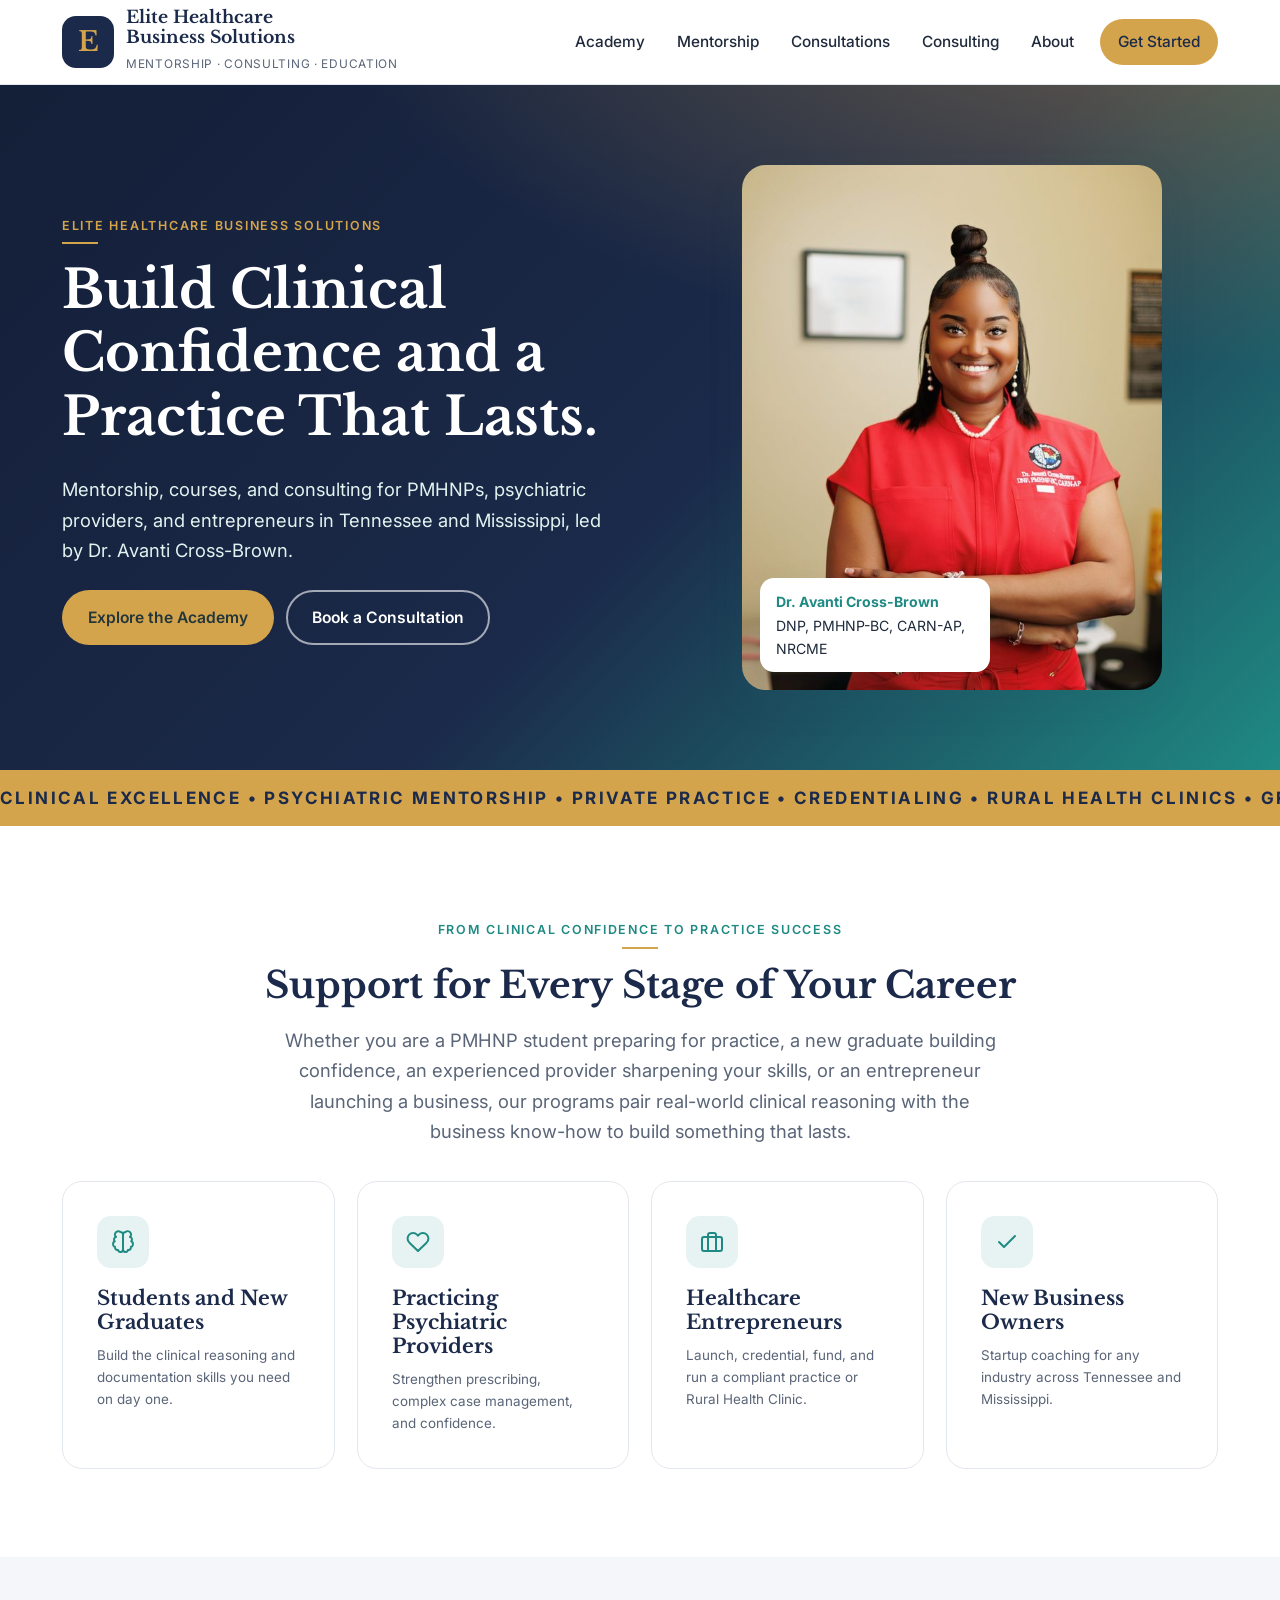
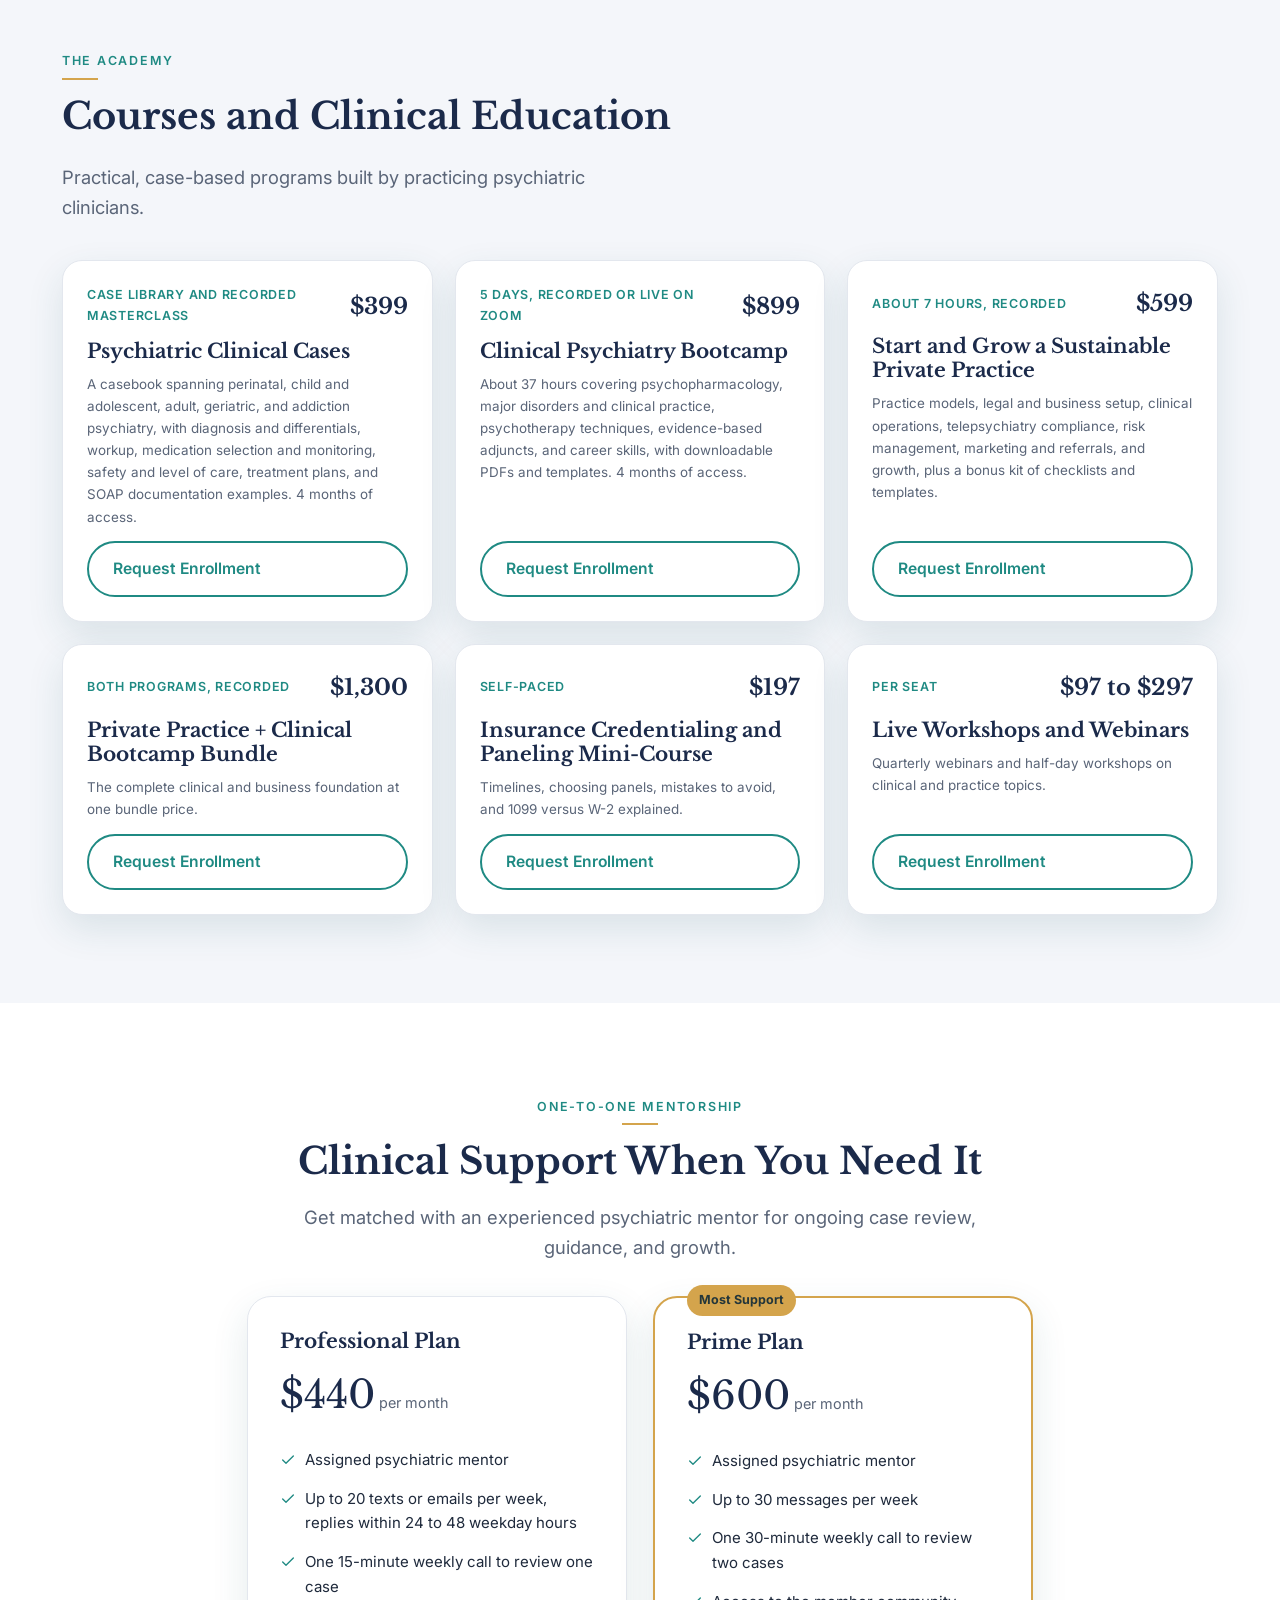
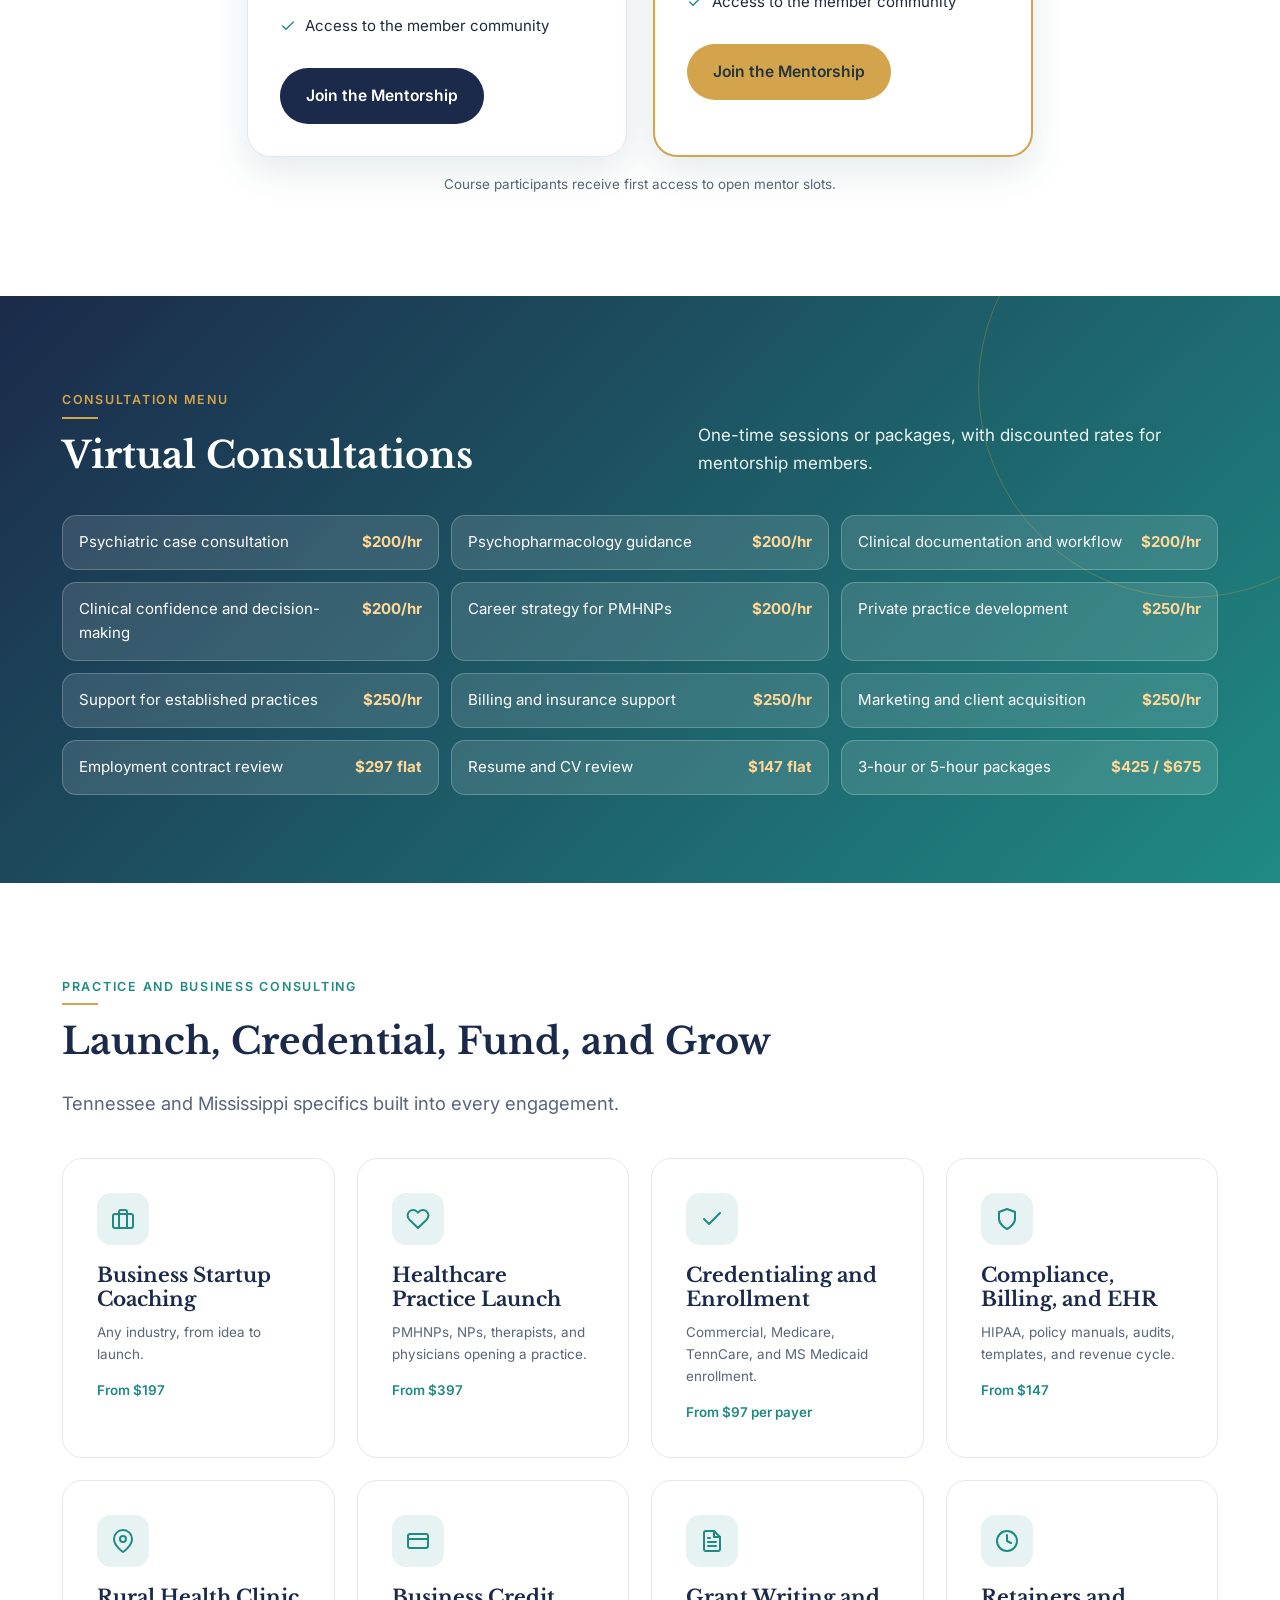
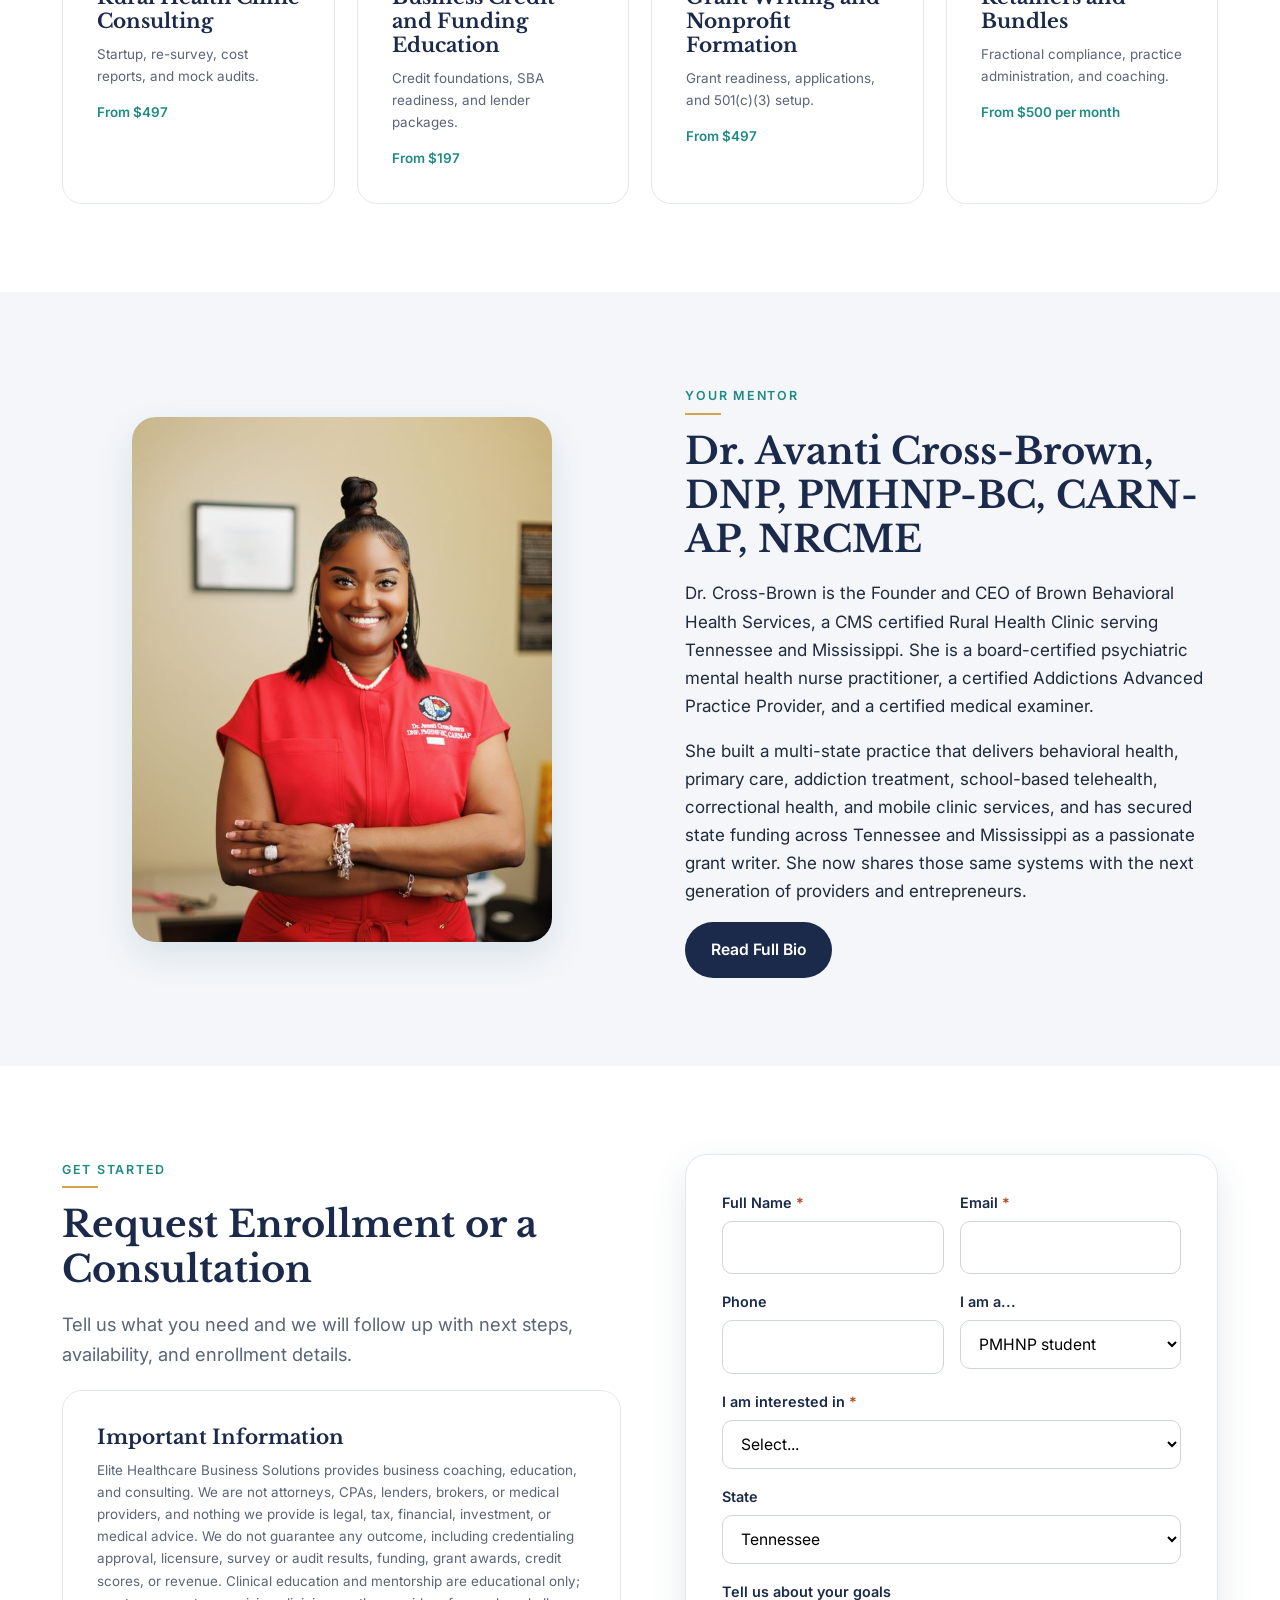
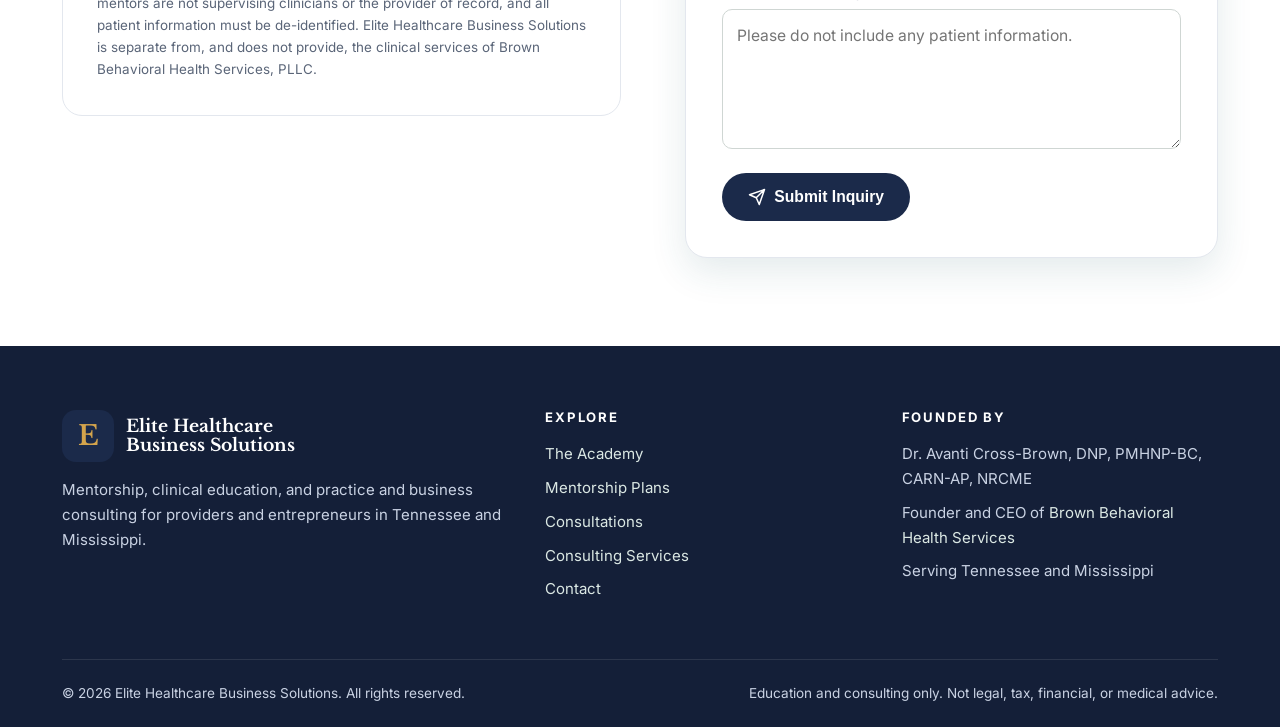
==== index.html @ 9fb392a8 "Launch Elite Healthcare Business Solutions website Co-Authored-By: Claude Opus 5.5 <noreply@anthropi" ====
<!DOCTYPE html>
<html lang="en"><head><meta charset="utf-8"><meta name="viewport" content="width=device-width, initial-scale=1">
<title>Elite Healthcare Business Solutions | Psychiatric Mentorship and Healthcare Consulting</title><meta name="description" content="Psychiatric mentorship, clinical courses, and practice launch, credentialing, RHC, grant, and business consulting for providers and entrepreneurs in Tennessee and Mississippi, led by Dr. Avanti Cross-Brown."><link rel="canonical" href="https://www.elitehealthbiz.com/">
<link rel="preconnect" href="https://fonts.googleapis.com"><link rel="preconnect" href="https://fonts.gstatic.com" crossorigin>
<link href="https://fonts.googleapis.com/css2?family=Inter:wght@400;500;600;700&family=Libre+Baskerville:wght@400;700&display=swap" rel="stylesheet">
<link rel="stylesheet" href="/assets/site.css"><link rel="stylesheet" href="/assets/elite.css">
<link rel="icon" href="data:image/svg+xml,<svg xmlns='http://www.w3.org/2000/svg' viewBox='0 0 64 64'><rect width='64' height='64' rx='14' fill='%231b2a4a'/><text x='32' y='43' font-size='30' text-anchor='middle' fill='%23d4a44c' font-family='Georgia'>E</text></svg>">
</head><body>
<a class="skip" href="#main">Skip to content</a>
<header class="site"><div class="wrap">
 <a class="brand" href="/"><span class="emark">E</span><span><b>Elite Healthcare<br>Business Solutions</b><small>Mentorship &middot; Consulting &middot; Education</small></span></a>
 <button class="burger" aria-label="Open menu" aria-expanded="false"><span></span><span></span><span></span></button>
 <nav class="main" aria-label="Main"><ul>
  <li><a href="/#academy">Academy</a></li><li><a href="/#mentorship">Mentorship</a></li><li><a href="/#consultations">Consultations</a></li><li><a href="/#services">Consulting</a></li><li><a href="/#about">About</a></li>
  <li class="cta"><a href="/#inquire">Get Started</a></li></ul></nav>
</div></header>
<main id="main">

<div class="ehbs">
<section class="mhero"><div class="wrap split" style="align-items:center">
<div><span class="eyebrow gold">Elite Healthcare Business Solutions</span>
<h1>Build Clinical Confidence and a Practice That Lasts.</h1>
<p>Mentorship, courses, and consulting for PMHNPs, psychiatric providers, and entrepreneurs in Tennessee and Mississippi, led by Dr. Avanti Cross-Brown.</p>
<div class="actions" style="display:flex;gap:12px;flex-wrap:wrap;margin-top:24px"><a class="btn btn-gold" href="#academy">Explore the Academy</a><a class="btn btn-ghost" href="#inquire">Book a Consultation</a></div></div>
<div class="mphoto"><img src="/images/dr-avanti-cross-brown.jpg" alt="Dr. Avanti Cross-Brown"><div class="badge-float"><b>Dr. Avanti Cross-Brown</b>DNP, PMHNP-BC, CARN-AP, NRCME</div></div>
</div></section>
<div class="marquee" aria-hidden="true"><div>Clinical Excellence &bull; Psychiatric Mentorship &bull; Private Practice &bull; Credentialing &bull; Rural Health Clinics &bull; Grants and Funding &bull; Business Startup Coaching &bull; Clinical Excellence &bull; Psychiatric Mentorship &bull; Private Practice &bull; Credentialing &bull; Rural Health Clinics &bull; Grants and Funding &bull; Business Startup Coaching &bull; Clinical Excellence &bull; Psychiatric Mentorship &bull; Private Practice &bull; Credentialing &bull; Rural Health Clinics &bull; Grants and Funding &bull; Business Startup Coaching &bull; </div></div>

<section><div class="wrap center" style="max-width:900px"><span class="eyebrow">From Clinical Confidence to Practice Success</span><h2>Support for Every Stage of Your Career</h2>
<p class="lead">Whether you are a PMHNP student preparing for practice, a new graduate building confidence, an experienced provider sharpening your skills, or an entrepreneur launching a business, our programs pair real-world clinical reasoning with the business know-how to build something that lasts.</p></div>
<div class="wrap"><div class="cards" style="margin-top:34px">
<div class="panel reveal"><div class="icw"><div class="ci"><svg width="24" height="24" viewBox="0 0 24 24" fill="none" stroke="currentColor" stroke-width="2" stroke-linecap="round" stroke-linejoin="round" aria-hidden="true"><path d="M9.5 2A2.5 2.5 0 0 1 12 4.5v15a2.5 2.5 0 0 1-4.96.44 2.5 2.5 0 0 1-2.96-3.08 3 3 0 0 1-.34-5.58 2.5 2.5 0 0 1 1.32-4.24A2.5 2.5 0 0 1 9.5 2z"/><path d="M14.5 2A2.5 2.5 0 0 0 12 4.5v15a2.5 2.5 0 0 0 4.96.44 2.5 2.5 0 0 0 2.96-3.08 3 3 0 0 0 .34-5.58 2.5 2.5 0 0 0-1.32-4.24A2.5 2.5 0 0 0 14.5 2z"/></svg></div></div><h3>Students and New Graduates</h3><p class="note" style="margin:0">Build the clinical reasoning and documentation skills you need on day one.</p></div>
<div class="panel reveal"><div class="icw"><div class="ci"><svg width="24" height="24" viewBox="0 0 24 24" fill="none" stroke="currentColor" stroke-width="2" stroke-linecap="round" stroke-linejoin="round" aria-hidden="true"><path d="M20.8 4.6a5.5 5.5 0 0 0-7.8 0L12 5.7l-1-1.1a5.5 5.5 0 0 0-7.8 7.8l1 1.1L12 21l7.8-7.5 1-1.1a5.5 5.5 0 0 0 0-7.8z"/></svg></div></div><h3>Practicing Psychiatric Providers</h3><p class="note" style="margin:0">Strengthen prescribing, complex case management, and confidence.</p></div>
<div class="panel reveal"><div class="icw"><div class="ci"><svg width="24" height="24" viewBox="0 0 24 24" fill="none" stroke="currentColor" stroke-width="2" stroke-linecap="round" stroke-linejoin="round" aria-hidden="true"><rect x="2" y="7" width="20" height="14" rx="2"/><path d="M16 21V5a2 2 0 0 0-2-2h-4a2 2 0 0 0-2 2v16"/></svg></div></div><h3>Healthcare Entrepreneurs</h3><p class="note" style="margin:0">Launch, credential, fund, and run a compliant practice or Rural Health Clinic.</p></div>
<div class="panel reveal"><div class="icw"><div class="ci"><svg width="24" height="24" viewBox="0 0 24 24" fill="none" stroke="currentColor" stroke-width="2" stroke-linecap="round" stroke-linejoin="round" aria-hidden="true"><path d="M20 6 9 17l-5-5"/></svg></div></div><h3>New Business Owners</h3><p class="note" style="margin:0">Startup coaching for any industry across Tennessee and Mississippi.</p></div>
</div></div></section>

<section class="mist" id="academy"><div class="wrap">
<div class="sec-head"><div><span class="eyebrow">The Academy</span><h2 style="margin:0">Courses and Clinical Education</h2></div><p class="lead">Practical, case-based programs built by practicing psychiatric clinicians.</p></div>
<div class="mgrid"><div class="mcard reveal"><div class="mtop"><span>Case library and recorded masterclass</span><b>$399</b></div><h3>Psychiatric Clinical Cases</h3><p class="note">A casebook spanning perinatal, child and adolescent, adult, geriatric, and addiction psychiatry, with diagnosis and differentials, workup, medication selection and monitoring, safety and level of care, treatment plans, and SOAP documentation examples. 4 months of access.</p><a class="btn btn-outline" href="#inquire">Request Enrollment</a></div><div class="mcard reveal"><div class="mtop"><span>5 days, recorded or live on Zoom</span><b>$899</b></div><h3>Clinical Psychiatry Bootcamp</h3><p class="note">About 37 hours covering psychopharmacology, major disorders and clinical practice, psychotherapy techniques, evidence-based adjuncts, and career skills, with downloadable PDFs and templates. 4 months of access.</p><a class="btn btn-outline" href="#inquire">Request Enrollment</a></div><div class="mcard reveal"><div class="mtop"><span>About 7 hours, recorded</span><b>$599</b></div><h3>Start and Grow a Sustainable Private Practice</h3><p class="note">Practice models, legal and business setup, clinical operations, telepsychiatry compliance, risk management, marketing and referrals, and growth, plus a bonus kit of checklists and templates.</p><a class="btn btn-outline" href="#inquire">Request Enrollment</a></div><div class="mcard reveal"><div class="mtop"><span>Both programs, recorded</span><b>$1,300</b></div><h3>Private Practice + Clinical Bootcamp Bundle</h3><p class="note">The complete clinical and business foundation at one bundle price.</p><a class="btn btn-outline" href="#inquire">Request Enrollment</a></div><div class="mcard reveal"><div class="mtop"><span>Self-paced</span><b>$197</b></div><h3>Insurance Credentialing and Paneling Mini-Course</h3><p class="note">Timelines, choosing panels, mistakes to avoid, and 1099 versus W-2 explained.</p><a class="btn btn-outline" href="#inquire">Request Enrollment</a></div><div class="mcard reveal"><div class="mtop"><span>Per seat</span><b>$97 to $297</b></div><h3>Live Workshops and Webinars</h3><p class="note">Quarterly webinars and half-day workshops on clinical and practice topics.</p><a class="btn btn-outline" href="#inquire">Request Enrollment</a></div></div></div></section>

<section id="mentorship"><div class="wrap">
<div class="center"><span class="eyebrow">One-to-One Mentorship</span><h2>Clinical Support When You Need It</h2><p class="lead" style="max-width:720px;margin:0 auto">Get matched with an experienced psychiatric mentor for ongoing case review, guidance, and growth.</p></div>
<div class="mplans"><div class="mplan reveal"><h3>Professional Plan</h3><div class="price">$440<small> per month</small></div><ul><li><svg width="16" height="16" viewBox="0 0 24 24" fill="none" stroke="currentColor" stroke-width="2" stroke-linecap="round" stroke-linejoin="round" aria-hidden="true"><path d="M20 6 9 17l-5-5"/></svg><span>Assigned psychiatric mentor</span></li><li><svg width="16" height="16" viewBox="0 0 24 24" fill="none" stroke="currentColor" stroke-width="2" stroke-linecap="round" stroke-linejoin="round" aria-hidden="true"><path d="M20 6 9 17l-5-5"/></svg><span>Up to 20 texts or emails per week, replies within 24 to 48 weekday hours</span></li><li><svg width="16" height="16" viewBox="0 0 24 24" fill="none" stroke="currentColor" stroke-width="2" stroke-linecap="round" stroke-linejoin="round" aria-hidden="true"><path d="M20 6 9 17l-5-5"/></svg><span>One 15-minute weekly call to review one case</span></li><li><svg width="16" height="16" viewBox="0 0 24 24" fill="none" stroke="currentColor" stroke-width="2" stroke-linecap="round" stroke-linejoin="round" aria-hidden="true"><path d="M20 6 9 17l-5-5"/></svg><span>Access to the member community</span></li></ul><a class="btn btn-teal" href="#inquire">Join the Mentorship</a></div><div class="mplan feat reveal"><span class=badge>Most Support</span><h3>Prime Plan</h3><div class="price">$600<small> per month</small></div><ul><li><svg width="16" height="16" viewBox="0 0 24 24" fill="none" stroke="currentColor" stroke-width="2" stroke-linecap="round" stroke-linejoin="round" aria-hidden="true"><path d="M20 6 9 17l-5-5"/></svg><span>Assigned psychiatric mentor</span></li><li><svg width="16" height="16" viewBox="0 0 24 24" fill="none" stroke="currentColor" stroke-width="2" stroke-linecap="round" stroke-linejoin="round" aria-hidden="true"><path d="M20 6 9 17l-5-5"/></svg><span>Up to 30 messages per week</span></li><li><svg width="16" height="16" viewBox="0 0 24 24" fill="none" stroke="currentColor" stroke-width="2" stroke-linecap="round" stroke-linejoin="round" aria-hidden="true"><path d="M20 6 9 17l-5-5"/></svg><span>One 30-minute weekly call to review two cases</span></li><li><svg width="16" height="16" viewBox="0 0 24 24" fill="none" stroke="currentColor" stroke-width="2" stroke-linecap="round" stroke-linejoin="round" aria-hidden="true"><path d="M20 6 9 17l-5-5"/></svg><span>Access to the member community</span></li></ul><a class="btn btn-gold" href="#inquire">Join the Mentorship</a></div></div>
<p class="note center" style="margin-top:16px">Course participants receive first access to open mentor slots.</p></div></section>

<section class="band" id="consultations"><div class="wrap" style="position:relative">
<div class="sec-head"><div><span class="eyebrow gold">Consultation Menu</span><h2 style="margin:0">Virtual Consultations</h2></div><p style="color:#eaf6f3;margin:0;max-width:520px">One-time sessions or packages, with discounted rates for mentorship members.</p></div>
<div class="cmenu"><div><span>Psychiatric case consultation</span><b>$200/hr</b></div><div><span>Psychopharmacology guidance</span><b>$200/hr</b></div><div><span>Clinical documentation and workflow</span><b>$200/hr</b></div><div><span>Clinical confidence and decision-making</span><b>$200/hr</b></div><div><span>Career strategy for PMHNPs</span><b>$200/hr</b></div><div><span>Private practice development</span><b>$250/hr</b></div><div><span>Support for established practices</span><b>$250/hr</b></div><div><span>Billing and insurance support</span><b>$250/hr</b></div><div><span>Marketing and client acquisition</span><b>$250/hr</b></div><div><span>Employment contract review</span><b>$297 flat</b></div><div><span>Resume and CV review</span><b>$147 flat</b></div><div><span>3-hour or 5-hour packages</span><b>$425 / $675</b></div></div></div></section>

<section id="services"><div class="wrap">
<div class="sec-head"><div><span class="eyebrow">Practice and Business Consulting</span><h2 style="margin:0">Launch, Credential, Fund, and Grow</h2></div><p class="lead">Tennessee and Mississippi specifics built into every engagement.</p></div>
<div class="cards"><div class="panel reveal"><div class="icw"><div class="ci"><svg width="24" height="24" viewBox="0 0 24 24" fill="none" stroke="currentColor" stroke-width="2" stroke-linecap="round" stroke-linejoin="round" aria-hidden="true"><rect x="2" y="7" width="20" height="14" rx="2"/><path d="M16 21V5a2 2 0 0 0-2-2h-4a2 2 0 0 0-2 2v16"/></svg></div></div><h3>Business Startup Coaching</h3><p class="note">Any industry, from idea to launch.</p><p class="aka" style="margin:0">From $197</p></div><div class="panel reveal"><div class="icw"><div class="ci"><svg width="24" height="24" viewBox="0 0 24 24" fill="none" stroke="currentColor" stroke-width="2" stroke-linecap="round" stroke-linejoin="round" aria-hidden="true"><path d="M20.8 4.6a5.5 5.5 0 0 0-7.8 0L12 5.7l-1-1.1a5.5 5.5 0 0 0-7.8 7.8l1 1.1L12 21l7.8-7.5 1-1.1a5.5 5.5 0 0 0 0-7.8z"/></svg></div></div><h3>Healthcare Practice Launch</h3><p class="note">PMHNPs, NPs, therapists, and physicians opening a practice.</p><p class="aka" style="margin:0">From $397</p></div><div class="panel reveal"><div class="icw"><div class="ci"><svg width="24" height="24" viewBox="0 0 24 24" fill="none" stroke="currentColor" stroke-width="2" stroke-linecap="round" stroke-linejoin="round" aria-hidden="true"><path d="M20 6 9 17l-5-5"/></svg></div></div><h3>Credentialing and Enrollment</h3><p class="note">Commercial, Medicare, TennCare, and MS Medicaid enrollment.</p><p class="aka" style="margin:0">From $97 per payer</p></div><div class="panel reveal"><div class="icw"><div class="ci"><svg width="24" height="24" viewBox="0 0 24 24" fill="none" stroke="currentColor" stroke-width="2" stroke-linecap="round" stroke-linejoin="round" aria-hidden="true"><path d="M12 22s8-4 8-10V5l-8-3-8 3v7c0 6 8 10 8 10z"/></svg></div></div><h3>Compliance, Billing, and EHR</h3><p class="note">HIPAA, policy manuals, audits, templates, and revenue cycle.</p><p class="aka" style="margin:0">From $147</p></div><div class="panel reveal"><div class="icw"><div class="ci"><svg width="24" height="24" viewBox="0 0 24 24" fill="none" stroke="currentColor" stroke-width="2" stroke-linecap="round" stroke-linejoin="round" aria-hidden="true"><path d="M21 10c0 7-9 13-9 13s-9-6-9-13a9 9 0 0 1 18 0z"/><circle cx="12" cy="10" r="3"/></svg></div></div><h3>Rural Health Clinic Consulting</h3><p class="note">Startup, re-survey, cost reports, and mock audits.</p><p class="aka" style="margin:0">From $497</p></div><div class="panel reveal"><div class="icw"><div class="ci"><svg width="24" height="24" viewBox="0 0 24 24" fill="none" stroke="currentColor" stroke-width="2" stroke-linecap="round" stroke-linejoin="round" aria-hidden="true"><rect x="2" y="5" width="20" height="14" rx="2"/><path d="M2 10h20"/></svg></div></div><h3>Business Credit and Funding Education</h3><p class="note">Credit foundations, SBA readiness, and lender packages.</p><p class="aka" style="margin:0">From $197</p></div><div class="panel reveal"><div class="icw"><div class="ci"><svg width="24" height="24" viewBox="0 0 24 24" fill="none" stroke="currentColor" stroke-width="2" stroke-linecap="round" stroke-linejoin="round" aria-hidden="true"><path d="M14 2H6a2 2 0 0 0-2 2v16a2 2 0 0 0 2 2h12a2 2 0 0 0 2-2V8z"/><path d="M14 2v6h6M16 13H8M16 17H8M10 9H8"/></svg></div></div><h3>Grant Writing and Nonprofit Formation</h3><p class="note">Grant readiness, applications, and 501(c)(3) setup.</p><p class="aka" style="margin:0">From $497</p></div><div class="panel reveal"><div class="icw"><div class="ci"><svg width="24" height="24" viewBox="0 0 24 24" fill="none" stroke="currentColor" stroke-width="2" stroke-linecap="round" stroke-linejoin="round" aria-hidden="true"><circle cx="12" cy="12" r="10"/><path d="M12 6v6l4 2"/></svg></div></div><h3>Retainers and Bundles</h3><p class="note">Fractional compliance, practice administration, and coaching.</p><p class="aka" style="margin:0">From $500 per month</p></div></div>
</div></section>

<section class="mist" id="about"><div class="wrap split" style="align-items:center">
<div class="mphoto"><img src="/images/dr-avanti-cross-brown.jpg" alt="Dr. Avanti Cross-Brown" loading="lazy"></div>
<div><span class="eyebrow">Your Mentor</span><h2>Dr. Avanti Cross-Brown, DNP, PMHNP-BC, CARN-AP, NRCME</h2>
<p>Dr. Cross-Brown is the Founder and CEO of Brown Behavioral Health Services, a CMS certified Rural Health Clinic serving Tennessee and Mississippi. She is a board-certified psychiatric mental health nurse practitioner, a certified Addictions Advanced Practice Provider, and a certified medical examiner.</p>
<p>She built a multi-state practice that delivers behavioral health, primary care, addiction treatment, school-based telehealth, correctional health, and mobile clinic services, and has secured state funding across Tennessee and Mississippi as a passionate grant writer. She now shares those same systems with the next generation of providers and entrepreneurs.</p>
<a class="btn btn-teal" href="https://www.brownbehavioral.com/behavioral-health-care-meet-our-professionals/" target="_blank" rel="noopener">Read Full Bio</a></div>
</div></section>

<section id="inquire"><div class="wrap split" style="align-items:start">
<div><span class="eyebrow">Get Started</span><h2>Request Enrollment or a Consultation</h2><p class="lead">Tell us what you need and we will follow up with next steps, availability, and enrollment details.</p>
<div class="panel" style="margin-top:20px"><h3>Important Information</h3><p class="note" style="margin:0">Elite Healthcare Business Solutions provides business coaching, education, and consulting. We are not attorneys, CPAs, lenders, brokers, or medical providers, and nothing we provide is legal, tax, financial, investment, or medical advice. We do not guarantee any outcome, including credentialing approval, licensure, survey or audit results, funding, grant awards, credit scores, or revenue. Clinical education and mentorship are educational only; mentors are not supervising clinicians or the provider of record, and all patient information must be de-identified. Elite Healthcare Business Solutions is separate from, and does not provide, the clinical services of Brown Behavioral Health Services, PLLC.</p></div></div>
<div class="formcard"><form action="https://formsubmit.co/contact@brownbehavioral.com" method="POST">
<input type="hidden" name="_subject" value="New inquiry from elitehealthbiz.com"><input type="hidden" name="_template" value="table"><input type="hidden" name="_next" value="https://www.elitehealthbiz.com/thank-you/"><input type="text" name="_honey" style="display:none" tabindex="-1" autocomplete="off">
<div class="row"><div><label for="m1">Full Name <span class="req">*</span></label><input id="m1" name="Full_Name" required></div><div><label for="m2">Email <span class="req">*</span></label><input id="m2" type="email" name="Email" required></div></div>
<div class="row"><div><label for="m3">Phone</label><input id="m3" type="tel" name="Phone"></div><div><label for="m4">I am a...</label><select id="m4" name="Role"><option>PMHNP student</option><option>New graduate PMHNP</option><option>Practicing PMHNP or psychiatric provider</option><option>Nurse practitioner (other specialty)</option><option>Therapist or counselor</option><option>Physician</option><option>Clinic owner or administrator</option><option>New business owner (non-healthcare)</option><option>Nonprofit leader</option><option>Other</option></select></div></div>
<label for="m5">I am interested in <span class="req">*</span></label><select id="m5" name="Interest" required><option value="">Select...</option><option>Psychiatric Clinical Cases</option><option>Clinical Psychiatry Bootcamp</option><option>Start and Grow a Private Practice course</option><option>Course bundle</option><option>Credentialing mini-course</option><option>Mentorship: Professional Plan</option><option>Mentorship: Prime Plan</option><option>Virtual consultation</option><option>Business startup coaching</option><option>Healthcare practice launch</option><option>Credentialing and enrollment services</option><option>Compliance, billing, or EHR</option><option>Rural Health Clinic consulting</option><option>Business credit and funding education</option><option>Grant writing or nonprofit formation</option><option>Retainer or bundle</option></select>
<label for="m6">State</label><select id="m6" name="State"><option>Tennessee</option><option>Mississippi</option><option>Other</option></select>
<label for="m7">Tell us about your goals</label><textarea id="m7" name="Message" placeholder="Please do not include any patient information."></textarea>
<button class="btn btn-teal" type="submit"><svg width="18" height="18" viewBox="0 0 24 24" fill="none" stroke="currentColor" stroke-width="2" stroke-linecap="round" stroke-linejoin="round" aria-hidden="true"><path d="M22 2 11 13M22 2l-7 20-4-9-9-4 20-7z"/></svg> Submit Inquiry</button></form></div>
</div></section>
</div>
</main>
<footer class="site"><div class="wrap">
 <div class="fgrid" style="grid-template-columns:1.4fr 1fr 1fr">
  <div><a class="brand" href="/" style="color:#fff"><span class="emark">E</span><span><b style="color:#fff">Elite Healthcare<br>Business Solutions</b></span></a>
   <p style="margin-top:16px">Mentorship, clinical education, and practice and business consulting for providers and entrepreneurs in Tennessee and Mississippi.</p></div>
  <div><h4>Explore</h4><ul><li><a href="/#academy">The Academy</a></li><li><a href="/#mentorship">Mentorship Plans</a></li><li><a href="/#consultations">Consultations</a></li><li><a href="/#services">Consulting Services</a></li><li><a href="/#inquire">Contact</a></li></ul></div>
  <div><h4>Founded By</h4><ul><li>Dr. Avanti Cross-Brown, DNP, PMHNP-BC, CARN-AP, NRCME</li><li>Founder and CEO of <a href="https://www.brownbehavioral.com" target="_blank" rel="noopener">Brown Behavioral Health Services</a></li><li>Serving Tennessee and Mississippi</li></ul></div>
 </div>
 <div class="bottom"><span>&copy; <span id="yr">2026</span> Elite Healthcare Business Solutions. All rights reserved.</span><span>Education and consulting only. Not legal, tax, financial, or medical advice.</span></div>
</div></footer>
<script src="/assets/site.js"></script></body></html>
---- assets/site.css ----
/* Brown Behavioral Health Services - site styles */
:root{
  --ink:#26383d; --muted:#5d7075; --deep:#1e5b63; --deep2:#2c7a7f; --teal:#2a9d8f; --teal-l:#e5f4f1;
  --gold:#e3a94c; --gold-l:#fdf4e3; --cream:#fffaf3; --mist:#f1f8f6; --line:#e2ebe8; --white:#fff;
  --radius:18px; --shadow:0 14px 36px rgba(30,91,99,.12); --max:1200px;
  --serif:"Libre Baskerville",Georgia,"Times New Roman",serif; --sans:"Inter",system-ui,-apple-system,"Segoe UI",Roboto,Arial,sans-serif;
}
*{box-sizing:border-box}
html{scroll-behavior:smooth}
body{margin:0;overflow-x:hidden;font-family:var(--sans);color:var(--ink);background:var(--white);line-height:1.65;font-size:17px;-webkit-font-smoothing:antialiased}
img{max-width:100%;display:block}
a{color:var(--teal)}
h1,h2,h3,h4{font-family:var(--serif);line-height:1.2;margin:0 0 .5em;color:var(--deep)}
h1{font-size:clamp(2rem,4.4vw,3.3rem)} h2{font-size:clamp(1.6rem,3vw,2.3rem)} h3{font-size:1.25rem}
p{margin:0 0 1em}
.wrap{max-width:var(--max);margin:0 auto;padding:0 22px}
.skip{position:absolute;left:-999px}.skip:focus{left:12px;top:12px;z-index:99;background:#fff;padding:10px}
.eyebrow{display:inline-block;font:600 .78rem/1 var(--sans);letter-spacing:.14em;text-transform:uppercase;color:var(--teal);margin-bottom:14px}
.eyebrow.gold{color:var(--gold)}
.lead{font-size:1.15rem;color:var(--muted)}
.btn{display:inline-flex;align-items:center;gap:8px;padding:13px 24px;border-radius:999px;font-weight:600;text-decoration:none;font-size:.98rem;transition:.2s;border:2px solid transparent;cursor:pointer}
.btn-gold{background:var(--gold);color:#23363a}.btn-gold:hover{background:#efbb63}
.btn-teal{background:var(--teal);color:#fff}.btn-teal:hover{background:var(--deep)}
.btn-ghost{border-color:rgba(255,255,255,.6);color:#fff}.btn-ghost:hover{background:rgba(255,255,255,.12)}
.btn-outline{border-color:var(--teal);color:var(--teal)}.btn-outline:hover{background:var(--teal);color:#fff}

/* top bar */
.topbar{background:#1a4f56;color:#e3f1ee;font-size:.86rem}
.topbar .wrap{display:flex;justify-content:space-between;align-items:center;gap:14px;padding-top:8px;padding-bottom:8px;flex-wrap:wrap}
.topbar a{color:#fff;text-decoration:none}.topbar a:hover{color:var(--gold)}
.topbar .tb-left,.topbar .tb-right{display:flex;gap:18px;align-items:center;flex-wrap:wrap}
.topbar .crisis{color:var(--gold);font-weight:600}

/* header */
header.site{position:sticky;top:0;z-index:50;background:rgba(255,255,255,.97);backdrop-filter:blur(8px);border-bottom:1px solid var(--line)}
header.site .wrap{display:flex;align-items:center;justify-content:space-between;gap:20px;height:84px}
.brand{display:flex;align-items:center;gap:12px;text-decoration:none;color:var(--deep)}
.brand img{width:58px;height:58px;border-radius:50%}
.brand b{font-family:var(--serif);font-size:1.08rem;display:block;line-height:1.15}
.brand small{font-size:.74rem;color:var(--muted);letter-spacing:.06em;text-transform:uppercase}
nav.main>ul{list-style:none;margin:0;padding:0;display:flex;gap:4px;align-items:center}
nav.main li{position:relative}
nav.main a,nav.main button.dd{display:block;padding:10px 14px;color:var(--ink);text-decoration:none;font-weight:500;font-size:.96rem;border-radius:10px;background:none;border:0;font-family:inherit;cursor:pointer}
nav.main a:hover,nav.main button.dd:hover,nav.main a.active{color:var(--teal);background:var(--teal-l)}
nav.main button.dd::after{content:"";display:inline-block;margin-left:7px;border:4px solid transparent;border-top-color:currentColor;transform:translateY(2px)}
nav.main .sub{position:absolute;top:100%;left:0;min-width:250px;background:#fff;border:1px solid var(--line);border-radius:14px;box-shadow:var(--shadow);padding:8px;list-style:none;margin:6px 0 0;opacity:0;visibility:hidden;transform:translateY(6px);transition:.18s}
nav.main li:hover>.sub,nav.main li:focus-within>.sub,nav.main li.open>.sub{opacity:1;visibility:visible;transform:none}
nav.main .sub a{padding:9px 12px;font-size:.93rem}
nav.main .cta a{background:var(--teal);color:#fff;padding:10px 18px;border-radius:999px;margin-left:8px}
nav.main .cta a:hover{background:var(--gold);color:var(--deep)}
.burger{display:none;background:none;border:0;padding:10px;cursor:pointer}
.burger span{display:block;width:26px;height:2px;background:var(--deep);margin:6px 0;transition:.2s}

/* hero */
.hero{position:relative;color:#fff;background:var(--deep);overflow:hidden}
.hero .slides{position:absolute;inset:0}
.hero .slides img{position:absolute;inset:0;width:100%;height:100%;object-fit:cover;opacity:0;transition:opacity 1.6s ease}
.hero .slides img.on{opacity:1}
.hero::after{content:"";position:absolute;inset:0;background:linear-gradient(100deg,rgba(24,82,90,.90) 0%,rgba(30,91,99,.70) 50%,rgba(42,157,143,.15) 100%)}
.hero .wrap{position:relative;z-index:2;padding-top:110px;padding-bottom:120px}
.hero h1{color:#fff;max-width:700px}
.hero p{font-size:1.2rem;max-width:560px;color:#dbe8e4}
.hero .actions{display:flex;gap:12px;flex-wrap:wrap;margin-top:26px}
.hero .pill{display:inline-flex;gap:8px;align-items:center;background:rgba(196,154,60,.18);border:1px solid rgba(196,154,60,.5);color:#f3dfae;padding:6px 14px;border-radius:999px;font-size:.85rem;margin-bottom:22px}

/* page hero */
.phero{background:radial-gradient(1000px 380px at 92% -30%,rgba(227,169,76,.35),transparent),radial-gradient(900px 400px at 0% 120%,rgba(42,157,143,.55),transparent),var(--deep);color:#fff;padding:70px 0 64px}
.phero h1{color:#fff;margin:0}
.phero p{color:#cfe0db;max-width:680px;margin:14px 0 0;font-size:1.1rem}
.crumbs{font-size:.85rem;color:#9fc0b8;margin-bottom:12px}.crumbs a{color:#cfe0db;text-decoration:none}

/* quick links strip */
.quick{margin-top:-56px;position:relative;z-index:5}
.quick .grid{display:grid;grid-template-columns:repeat(4,1fr);gap:16px}
.qcard{background:#fff;border-radius:var(--radius);box-shadow:var(--shadow);padding:22px;text-decoration:none;color:var(--ink);display:flex;gap:14px;align-items:flex-start;border:1px solid var(--line);transition:.2s}
.qcard:hover{transform:translateY(-3px);border-color:var(--teal)}
.qcard .ic{flex:0 0 46px;height:46px;border-radius:12px;background:var(--teal-l);color:var(--teal);display:grid;place-items:center}
.qcard b{display:block;color:var(--deep);font-family:var(--serif)}
.qcard span{font-size:.88rem;color:var(--muted)}

section{padding:88px 0}
.alt{background:var(--cream)}
.center{text-align:center}.center .lead{max-width:720px;margin-left:auto;margin-right:auto}
.split{display:grid;grid-template-columns:1.05fr 1fr;gap:64px;align-items:center}
.split.rev{grid-template-columns:1fr 1.05fr}
.media{border-radius:24px;overflow:hidden;box-shadow:var(--shadow);position:relative}
.media.arch{border-radius:200px 200px 24px 24px;background:var(--teal-l)}
.badge-float{position:absolute;left:18px;bottom:18px;background:#fff;border-radius:14px;padding:12px 16px;box-shadow:var(--shadow);font-size:.88rem;max-width:230px}
.badge-float b{display:block;color:var(--teal)}

/* cards */
.cards{display:grid;grid-template-columns:repeat(4,1fr);gap:22px;margin-top:40px}
.cards.three{grid-template-columns:repeat(3,1fr)}
.card{background:#fff;border:1px solid var(--line);border-radius:var(--radius);overflow:hidden;display:flex;flex-direction:column;transition:.2s}
.card:hover{box-shadow:var(--shadow);transform:translateY(-3px)}
.card img{aspect-ratio:362/193;object-fit:cover;width:100%}
.card .body{padding:22px;display:flex;flex-direction:column;flex:1}
.card p{color:var(--muted);font-size:.95rem;flex:1}
.card a.more{font-weight:600;text-decoration:none}
.card a.more::after{content:" \2192"}

.svc{display:grid;grid-template-columns:repeat(2,1fr);gap:14px;list-style:none;padding:0;margin:0}
.svc li{display:flex;gap:12px;align-items:center;background:#fff;border:1px solid var(--line);border-radius:12px;padding:14px 16px;font-weight:500}
.svc li::before{content:"";flex:0 0 10px;height:10px;border-radius:50%;background:var(--gold)}
.svc li a{text-decoration:none;color:inherit}.svc li a:hover{color:var(--teal)}
.chips{display:flex;flex-wrap:wrap;gap:10px;margin:0;padding:0;list-style:none}
.chips li{background:var(--teal-l);color:var(--deep);padding:9px 16px;border-radius:999px;font-size:.93rem;font-weight:500}

.panel{background:#fff;border:1px solid var(--line);border-radius:20px;padding:34px}
.panel.deep{background:var(--deep);color:#dbe8e4;border:0}.panel.deep h2,.panel.deep h3{color:#fff}
.panel.gold{background:var(--gold-l);border-color:#ecdcb4}
.two{display:grid;grid-template-columns:1fr 1fr;gap:24px}
.three{display:grid;grid-template-columns:repeat(3,1fr);gap:24px}

/* mission band */
.band{background:linear-gradient(135deg,var(--deep),var(--teal));color:#eaf6f3;position:relative;overflow:hidden}
.band::before{content:"";position:absolute;right:-120px;top:-120px;width:420px;height:420px;border-radius:50%;border:1px solid rgba(196,154,60,.35)}
.band h2{color:#fff}.band blockquote{font-family:var(--serif);font-size:clamp(1.15rem,2vw,1.45rem);line-height:1.6;margin:0;color:#f1f6f4}

/* team */
.team{display:grid;grid-template-columns:repeat(2,1fr);gap:26px;margin-top:36px}
.person{display:grid;grid-template-columns:190px 1fr;gap:24px;background:#fff;border:1px solid var(--line);border-radius:20px;padding:22px;align-items:start}
.person img{width:190px;height:250px;object-fit:cover;border-radius:14px}
.person h3{margin-bottom:4px}
.person .role{color:var(--teal);font-weight:600;font-size:.9rem;margin-bottom:4px}
.person .cred{color:var(--muted);font-size:.85rem;margin-bottom:12px}
.person p{font-size:.95rem;color:#334}
.person details summary{cursor:pointer;color:var(--teal);font-weight:600;font-size:.92rem;list-style:none}
.person details summary::-webkit-details-marker{display:none}
.person details[open] summary{margin-bottom:8px}
.tag{display:inline-block;background:var(--gold-l);color:#7a5a12;font-size:.78rem;font-weight:600;padding:4px 10px;border-radius:999px;margin-top:6px}

/* forms */
form .row{display:grid;grid-template-columns:1fr 1fr;gap:16px}
label{display:block;font-weight:600;font-size:.9rem;margin:0 0 6px;color:var(--deep)}
label .req{color:#b4441c}
input,textarea,select{width:100%;padding:13px 14px;border:1px solid #cfd6d3;border-radius:10px;font:inherit;font-size:.98rem;background:#fff;margin-bottom:16px}
input:focus,textarea:focus{outline:2px solid var(--teal);border-color:var(--teal)}
textarea{min-height:140px;resize:vertical}
.check{display:flex;gap:10px;align-items:flex-start;font-weight:400;font-size:.86rem;color:var(--muted)}
.check input{width:auto;margin:4px 0 0}
.note{font-size:.84rem;color:var(--muted)}
.alert{background:var(--gold-l);border-left:4px solid var(--gold);padding:14px 18px;border-radius:10px;font-size:.92rem}

.steps{counter-reset:s;list-style:none;padding:0;margin:0;display:grid;gap:14px}
.steps li{counter-increment:s;display:flex;gap:16px;align-items:flex-start;background:#fff;border:1px solid var(--line);border-radius:14px;padding:18px}
.steps li::before{content:counter(s);flex:0 0 38px;height:38px;border-radius:50%;background:var(--teal);color:#fff;display:grid;place-items:center;font-weight:700}
.code{font-family:ui-monospace,monospace;background:var(--gold-l);padding:3px 10px;border-radius:6px;font-weight:700;letter-spacing:.08em}

.prose h2{margin-top:1.6em;font-size:1.45rem}.prose h3{margin-top:1.3em}
.prose ul{padding-left:1.2em}.prose li{margin-bottom:6px}
.prose ul ul{margin-top:6px}

.map{border:0;width:100%;height:100%;min-height:320px;border-radius:20px}

/* crisis + footer */
.crisis-band{background:var(--gold-l);border-top:1px solid #ecdcb4;border-bottom:1px solid #ecdcb4}
.crisis-band .wrap{display:grid;grid-template-columns:auto 1fr;gap:26px;align-items:center;padding-top:26px;padding-bottom:26px}
.crisis-band .ic{width:54px;height:54px;border-radius:50%;background:var(--gold);display:grid;place-items:center;color:var(--deep)}
.crisis-band p{margin:0;font-size:.95rem}
.crisis-band .nums{grid-column:2;display:flex;gap:10px;flex-wrap:wrap}
.crisis-band .nums a{background:#fff;border:1px solid #e0cc98;color:var(--deep);text-decoration:none;padding:10px 16px;border-radius:12px;font-weight:700;font-size:.92rem;white-space:nowrap}
footer.site{background:#1a4f56;color:#cfe5e1;font-size:.94rem}
footer.site .wrap{padding-top:64px}
footer .fgrid{display:grid;grid-template-columns:1.4fr 1fr 1fr 1.2fr;gap:40px}
footer h4{color:#fff;font-family:var(--sans);font-size:.82rem;letter-spacing:.14em;text-transform:uppercase;margin-bottom:16px}
footer ul{list-style:none;padding:0;margin:0}footer li{margin-bottom:9px}
footer a{color:#dbe8e4;text-decoration:none}footer a:hover{color:var(--gold)}
footer .social{display:flex;gap:10px;margin-top:16px}
footer .social a{width:40px;height:40px;border-radius:50%;border:1px solid rgba(255,255,255,.25);display:grid;place-items:center}
footer .fee{margin-top:16px;padding:14px;border:1px solid rgba(196,154,60,.4);border-radius:12px;color:#f0e2bd;font-size:.88rem}
footer .bottom{border-top:1px solid rgba(255,255,255,.1);margin-top:48px;padding:22px 0;display:flex;justify-content:space-between;gap:12px;flex-wrap:wrap;font-size:.85rem}
.reveal{opacity:0;transform:translateY(16px);transition:.7s ease}.reveal.in{opacity:1;transform:none}

@media (max-width:1060px){
  .burger{display:block}
  nav.main{position:fixed;inset:84px 0 0 0;background:#fff;overflow:auto;padding:16px 22px 40px;display:none}
  nav.main.open{display:block}
  nav.main>ul{flex-direction:column;align-items:stretch}
  nav.main .sub{position:static;opacity:1;visibility:visible;transform:none;box-shadow:none;border:0;padding:0 0 0 14px;margin:0;display:none}
  nav.main li.open>.sub{display:block}
  nav.main .cta a{margin:10px 0 0;text-align:center}
  .quick .grid,.cards{grid-template-columns:repeat(2,1fr)}
  .split,.split.rev,.team{grid-template-columns:1fr;gap:40px}
  footer .fgrid{grid-template-columns:1fr 1fr}
  .cards.three,.three{grid-template-columns:1fr 1fr}
}
@media (max-width:640px){
  body{font-size:16px} section{padding:64px 0}
  .quick .grid,.cards,.cards.three,.three,.two,.svc,form .row,footer .fgrid{grid-template-columns:1fr}
  .person{grid-template-columns:1fr}.person img{width:100%;height:320px}
  .crisis-band .wrap{grid-template-columns:1fr}.crisis-band .nums a{white-space:normal}.crisis-band .nums{grid-column:1}
  .topbar .hide-sm{display:none}
  .hero .wrap{padding-top:70px;padding-bottom:100px}
  .brand b{font-size:.95rem}
}
@media (prefers-reduced-motion:reduce){*{transition:none!important}.reveal{opacity:1;transform:none}}

/* refined details */
.hero .tag-line{font-family:var(--serif);font-style:italic;color:#e9d39a;font-size:1.05rem;margin-top:-4px}
.eyebrow::after{content:"";display:block;width:36px;height:2px;background:var(--gold);margin-top:10px}
.center .eyebrow::after{margin-left:auto;margin-right:auto}
.trust{padding:34px 0 0}
.trust .wrap{display:flex;justify-content:center;flex-wrap:wrap;gap:12px 34px;font-family:var(--serif);font-size:.98rem;color:var(--deep)}
.trust span{display:flex;align-items:center;gap:10px}
.trust span::before{content:"";width:7px;height:7px;transform:rotate(45deg);background:var(--gold)}

/* ===== v2 components ===== */
.mist{background:var(--mist)}
.sec-head{display:flex;justify-content:space-between;align-items:end;gap:24px;flex-wrap:wrap;margin-bottom:38px}
.sec-head p{max-width:560px;margin:0}
.cats{display:grid;grid-template-columns:repeat(4,1fr);gap:22px}
.cat{background:#fff;border:1px solid var(--line);border-radius:20px;padding:28px 26px;display:flex;flex-direction:column;position:relative;overflow:hidden;transition:.2s}
.cat::before{content:"";position:absolute;left:0;top:0;right:0;height:4px;background:linear-gradient(90deg,var(--gold),var(--teal))}
.cat:hover{box-shadow:var(--shadow);transform:translateY(-3px)}
.cat .ci{width:52px;height:52px;border-radius:14px;background:var(--teal-l);color:var(--teal);display:grid;place-items:center;margin-bottom:18px}
.cat ul{list-style:none;padding:0;margin:6px 0 18px;flex:1}
.cat li{padding:7px 0;border-bottom:1px solid #eeece6;font-size:.94rem}
.cat li:last-child{border:0}
.cat li a{color:var(--ink);text-decoration:none}.cat li a:hover{color:var(--teal)}
.cat .more{font-weight:600;text-decoration:none;color:var(--deep)}
.pgrid{display:grid;grid-template-columns:repeat(4,1fr);gap:22px}
.pcard{text-decoration:none;color:var(--ink);background:#fff;border-radius:20px;overflow:hidden;border:1px solid var(--line);transition:.2s}
.pcard:hover{box-shadow:var(--shadow);transform:translateY(-3px)}
.pcard img{width:100%;aspect-ratio:4/5;object-fit:cover;object-position:top}
.pcard div{padding:16px 18px}
.pcard b{font-family:var(--serif);display:block;color:var(--deep);font-size:1rem}
.pcard span{font-size:.84rem;color:var(--muted)}
.hsteps{display:grid;grid-template-columns:repeat(3,1fr);gap:22px;counter-reset:h}
.hstep{counter-increment:h;background:rgba(255,255,255,.12);border:1px solid rgba(255,255,255,.22);border-radius:20px;padding:28px}
.hstep::before{content:"0" counter(h);display:block;font-family:var(--serif);font-size:2.2rem;color:var(--gold);margin-bottom:10px}
.hstep h3{color:#fff}.hstep p{color:#e3f3f0;margin:0}
.locs{display:grid;grid-template-columns:repeat(3,1fr);gap:22px}
.loc{background:#fff;border:1px solid var(--line);border-radius:20px;overflow:hidden;display:flex;flex-direction:column}
.loc iframe{width:100%;height:200px;border:0;display:block}
.loc .lb{padding:22px 24px;flex:1}
.loc .tele{height:200px;background:linear-gradient(135deg,var(--deep),var(--deep2));display:grid;place-items:center;color:var(--gold)}
.payband{display:grid;grid-template-columns:1.3fr 1fr;gap:30px;align-items:center}
.formcard{background:#fff;border:1px solid var(--line);border-radius:22px;padding:36px;box-shadow:var(--shadow)}
.formcard fieldset{border:0;padding:0;margin:0 0 26px}
.formcard legend{font-family:var(--serif);font-size:1.15rem;color:var(--deep);padding:0 0 4px;margin-bottom:14px;border-bottom:2px solid var(--gold-l);width:100%}
.row3{display:grid;grid-template-columns:1fr 1fr 1fr;gap:16px}
.radios{display:flex;flex-wrap:wrap;gap:10px;margin-bottom:16px}
.radios label{display:flex;align-items:center;gap:8px;font-weight:500;border:1px solid #cfd6d3;border-radius:999px;padding:9px 16px;margin:0;cursor:pointer;font-size:.92rem}
.radios input{width:auto;margin:0}
.radios label:has(input:checked){border-color:var(--teal);background:var(--teal);color:#fff}
.sidecard{position:sticky;top:110px}
.ilist{list-style:none;padding:0;margin:0}
.ilist li{display:flex;gap:12px;padding:10px 0;border-bottom:1px solid rgba(255,255,255,.1)}
.panel:not(.deep) .ilist li{border-color:var(--line)}
.ilist li svg{flex:0 0 auto;color:var(--gold);margin-top:3px}
@media (max-width:1060px){.cats,.pgrid{grid-template-columns:repeat(2,1fr)}.locs,.hsteps{grid-template-columns:1fr}.payband{grid-template-columns:1fr}.sidecard{position:static}}
@media (max-width:640px){.cats,.pgrid,.row3{grid-template-columns:1fr}.formcard{padding:24px}}
@media (max-width:760px){article.formcard{grid-template-columns:1fr!important}.svc[style]{grid-template-columns:1fr!important}}
.icw .ci{width:52px;height:52px;border-radius:14px;background:var(--teal-l);color:var(--teal);display:grid;place-items:center;margin-bottom:18px}

/* friendly palette refinements */
h1,h2,h3,h4{color:#1e4f56}
.panel.deep{background:linear-gradient(150deg,var(--deep),#24707a)}
.loc .tele{background:linear-gradient(135deg,var(--deep),var(--teal))}
.hero .pill{background:rgba(255,255,255,.14);border-color:rgba(255,255,255,.35);color:#fff}
.hero .tag-line{color:#ffd796}
.avatar{width:190px;height:250px;border-radius:14px;background:linear-gradient(150deg,var(--teal-l),#cfe9e4);color:var(--deep);display:grid;place-items:center;font-family:var(--serif);font-size:3rem}
@media (max-width:640px){.avatar{width:100%;height:220px}}
.aka{margin:8px 0 0;color:var(--teal);font-weight:600;font-size:.84rem}

.inscols{display:grid;grid-template-columns:repeat(5,1fr);gap:18px}
.inscol{background:#fff;border:1px solid var(--line);border-top:4px solid var(--teal);border-radius:16px;padding:18px 18px 10px}
.inscol h3{font-size:1rem;margin:0 0 10px}
.inscol ul{list-style:none;margin:0;padding:0}
.inscol li{font-size:.9rem;padding:6px 0;border-bottom:1px solid #eef3f2}
.inscol li:last-child{border:0}
details.faq{background:#fff;border:1px solid var(--line);border-radius:14px;padding:14px 18px;margin-bottom:10px}
details.faq summary{cursor:pointer;font-weight:600;color:var(--deep)}
details.faq p,details.faq li{font-size:.92rem}
details.faq ul{padding-left:1.1em;margin:0}
@media (max-width:1060px){.inscols{grid-template-columns:repeat(2,1fr)}}
@media (max-width:640px){.inscols{grid-template-columns:1fr}}

.inscard{background:#fff;border:1px solid var(--line);border-radius:20px;box-shadow:var(--shadow);overflow:hidden;display:flex;flex-direction:column}
.inshead{background:linear-gradient(135deg,var(--deep),var(--teal));color:#fff;padding:18px 18px 16px;display:flex;gap:12px;align-items:center;min-height:86px}
.inshead h3{color:#fff;font-size:1rem;margin:0;line-height:1.3}
.insic{flex:0 0 38px;height:38px;border-radius:12px;background:rgba(255,255,255,.18);display:grid;place-items:center;color:#ffd796}
.inscard ul{list-style:none;margin:0;padding:12px 18px 16px}
.inscard li{display:flex;gap:9px;align-items:flex-start;font-size:.9rem;padding:7px 0;border-bottom:1px solid #eef3f2}
.inscard li:last-child{border:0}
.inscard li svg{flex:0 0 auto;color:var(--teal);margin-top:4px}

.gallery{display:grid;grid-template-columns:2fr 1fr 1fr;grid-template-rows:240px 240px;gap:16px}
.gallery figure{margin:0;position:relative;border-radius:18px;overflow:hidden;box-shadow:var(--shadow)}
.gallery .g-big{grid-row:span 2}
.gallery figure:nth-child(4){grid-column:2/4}
.gallery img{width:100%;height:100%;object-fit:cover}
.gallery figcaption{position:absolute;left:12px;bottom:12px;background:rgba(255,255,255,.92);color:var(--deep);font-weight:600;font-size:.85rem;padding:6px 12px;border-radius:999px}
@media (max-width:760px){.gallery{grid-template-columns:1fr;grid-template-rows:auto}.gallery .g-big{grid-row:auto}.gallery figure:nth-child(4){grid-column:auto}.gallery figure{height:240px}}
.hl{list-style:none;padding:0;margin:8px 0 0}.hl li{display:flex;gap:9px;font-size:.9rem;padding:4px 0}.hl li svg{flex:0 0 auto;color:var(--teal);margin-top:4px}

/* Center of Integrated Health: black and orange palette */
.coi{--deep:#141414;--deep2:#2a2a2a;--teal:#e8772e;--teal-l:#fdeee3;--gold:#f5a24b;--gold-l:#fff3e8;--mist:#faf6f2;--line:#eee4da}
.coi h1,.coi h2,.coi h3{color:#141414}
.coi .phero{background:radial-gradient(900px 380px at 92% -30%,rgba(232,119,46,.55),transparent),radial-gradient(700px 360px at 0% 130%,rgba(245,162,75,.35),transparent),#141414}
.coi .phero h1{color:#fff}
.coi .panel.deep{background:linear-gradient(150deg,#141414,#2b2b2b)}
.coi .panel.deep h2,.coi .panel.deep h3{color:#fff}
.coi .eyebrow::after{background:#e8772e}
.coi .chips li{background:#fdeee3;color:#141414}
.coi .btn-gold{background:#e8772e;color:#fff}.coi .btn-gold:hover{background:#f5a24b}

/* Mentorship page */
.ehbs .mhero{background:radial-gradient(900px 420px at 95% -20%,rgba(227,169,76,.40),transparent),linear-gradient(135deg,#123f46,#1e5b63 55%,#2a9d8f);color:#fff;padding:80px 0}
.ehbs .mhero h1{color:#fff}.ehbs .mhero p{color:#e3f3f0;font-size:1.15rem}
.mphoto{border-radius:24px;overflow:hidden;box-shadow:var(--shadow);position:relative;max-width:420px;justify-self:center}
.mphoto img{width:100%;aspect-ratio:4/5;object-fit:cover;object-position:top}
.marquee{background:var(--gold);overflow:hidden;white-space:nowrap;padding:14px 0}
.marquee div{display:inline-block;font-weight:700;letter-spacing:.14em;text-transform:uppercase;color:#1e4f56;animation:mq 40s linear infinite}
@keyframes mq{from{transform:translateX(0)}to{transform:translateX(-33.33%)}}
.mgrid{display:grid;grid-template-columns:repeat(3,1fr);gap:22px}
.mcard{background:#fff;border:1px solid var(--line);border-radius:20px;padding:24px;display:flex;flex-direction:column;box-shadow:var(--shadow)}
.mcard .mtop{display:flex;justify-content:space-between;align-items:center;margin-bottom:12px;gap:10px}
.mcard .mtop span{font-size:.78rem;font-weight:600;color:var(--teal);text-transform:uppercase;letter-spacing:.06em}
.mcard .mtop b{font-family:var(--serif);font-size:1.4rem;color:#1e4f56;white-space:nowrap}
.mcard p{flex:1}
.mplans{display:grid;grid-template-columns:repeat(2,minmax(0,380px));justify-content:center;gap:26px;margin-top:34px}
.mplan{background:#fff;border:1px solid var(--line);border-radius:24px;padding:32px;position:relative;box-shadow:var(--shadow)}
.mplan.feat{border:2px solid var(--gold)}
.mplan .badge{position:absolute;top:-13px;left:32px;background:var(--gold);color:#23363a;font-weight:700;font-size:.78rem;padding:5px 12px;border-radius:999px}
.mplan .price{font-family:var(--serif);font-size:2.4rem;color:#1e4f56;margin:6px 0 14px}
.mplan .price small{font-family:var(--sans);font-size:.9rem;color:var(--muted)}
.mplan ul{list-style:none;padding:0;margin:0 0 22px}
.mplan li{display:flex;gap:9px;padding:7px 0;font-size:.94rem}.mplan li svg{color:var(--teal);flex:0 0 auto;margin-top:4px}
.cmenu{display:grid;grid-template-columns:repeat(3,1fr);gap:12px}
.cmenu div{display:flex;justify-content:space-between;gap:12px;background:rgba(255,255,255,.12);border:1px solid rgba(255,255,255,.22);border-radius:14px;padding:14px 16px;color:#fff;font-size:.94rem}
.cmenu b{color:#ffd796;white-space:nowrap}
@media (max-width:1060px){.mgrid,.cmenu{grid-template-columns:1fr 1fr}.mplans{grid-template-columns:1fr}}
@media (max-width:640px){.mgrid,.cmenu{grid-template-columns:1fr}}
.badge-float{color:var(--ink)}
---- assets/elite.css ----
/* Elite Healthcare Business Solutions palette: navy, teal, gold */
:root{--ink:#1f2a3c;--muted:#5a6578;--deep:#1b2a4a;--deep2:#243a63;--teal:#1f8a83;--teal-l:#e6f3f2;--gold:#d4a44c;--gold-l:#fbf3e2;--mist:#f4f6fa;--line:#e3e7ee}
h1,h2,h3,h4{color:#1b2a4a}
.emark{width:52px;height:52px;border-radius:14px;background:var(--deep);color:var(--gold);display:grid;place-items:center;font-family:var(--serif);font-size:1.7rem;font-weight:700;flex:0 0 auto}
footer.site{background:#141f38;color:#c9d2e3}
.ehbs .mhero{background:radial-gradient(900px 420px at 95% -20%,rgba(212,164,76,.45),transparent),linear-gradient(135deg,#141f38,#1b2a4a 55%,#1f8a83)}
.marquee div{color:#1b2a4a}
.band{background:linear-gradient(135deg,#1b2a4a,#1f8a83)}
.btn-teal{background:var(--deep)}.btn-teal:hover{background:var(--teal)}
nav.main .cta a{background:var(--gold);color:#1b2a4a}nav.main .cta a:hover{background:var(--deep);color:#fff}
.mcard .mtop b,.mplan .price{color:#1b2a4a}
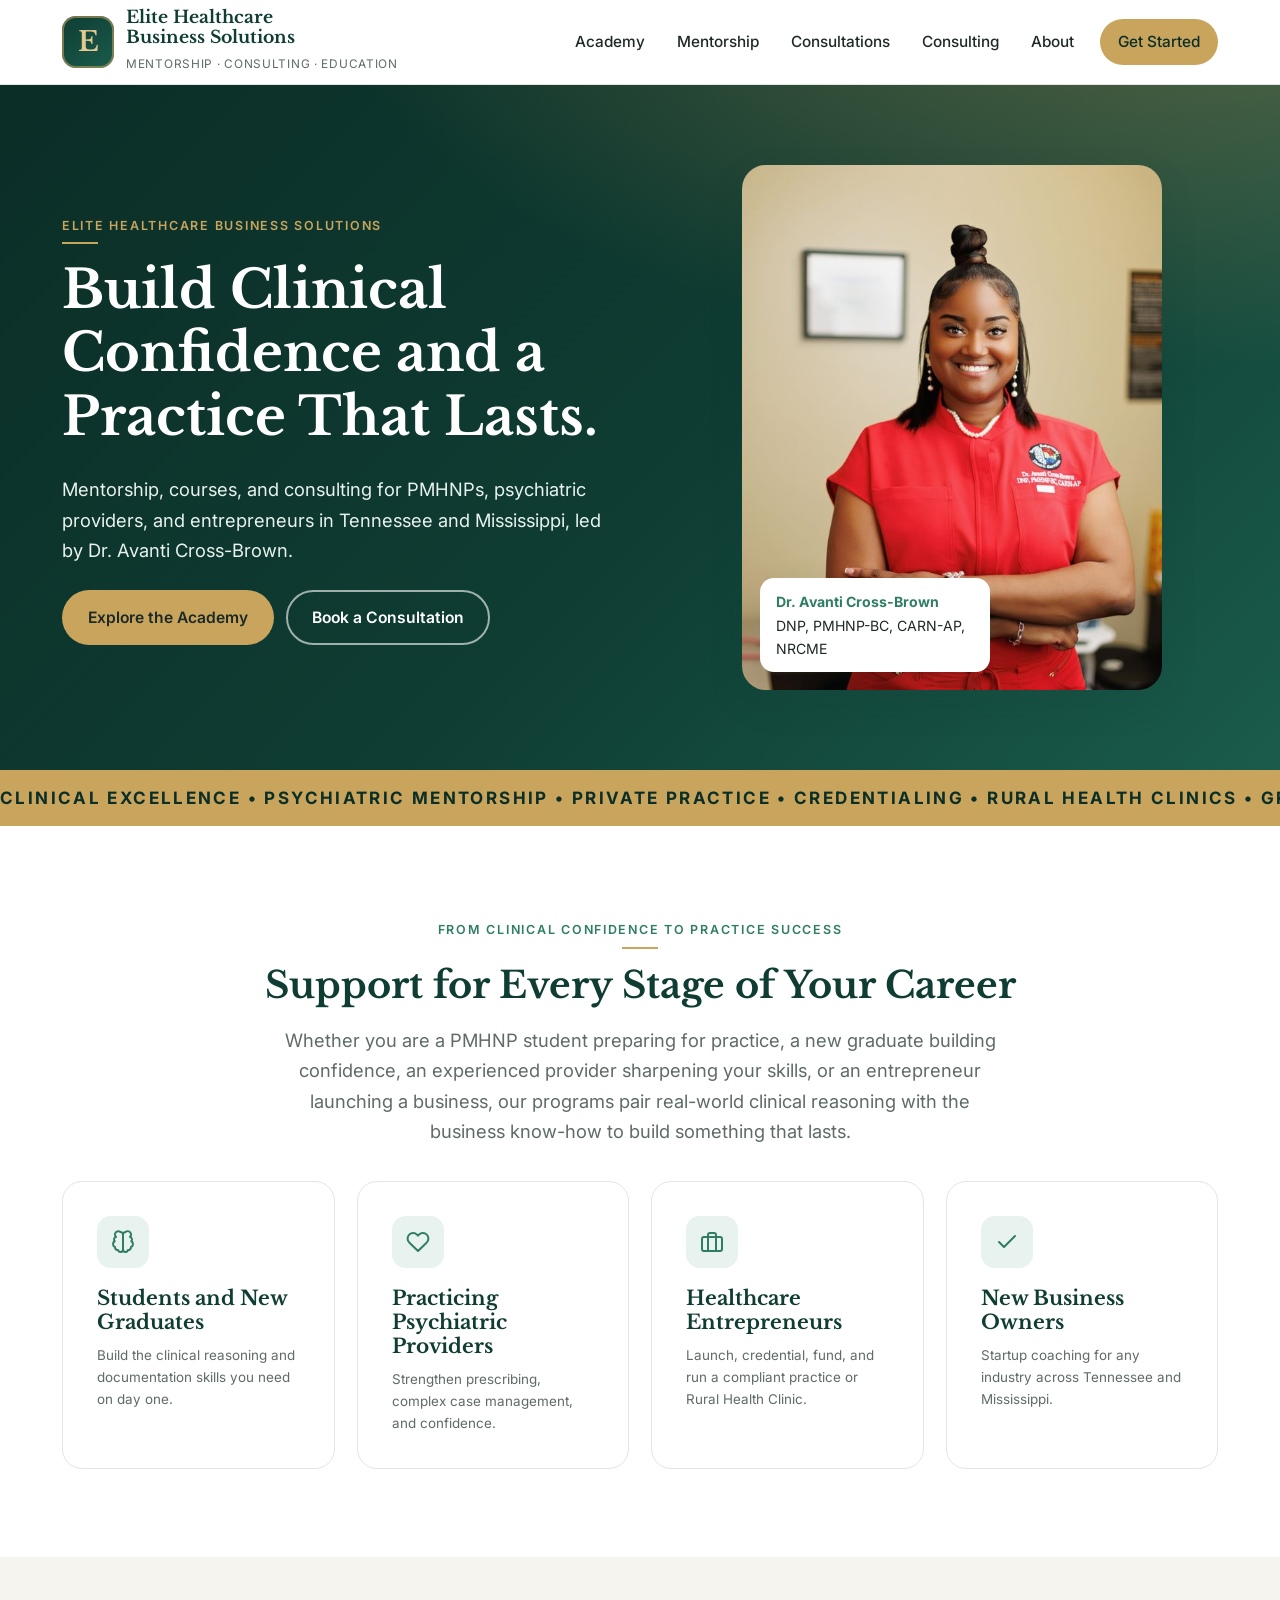
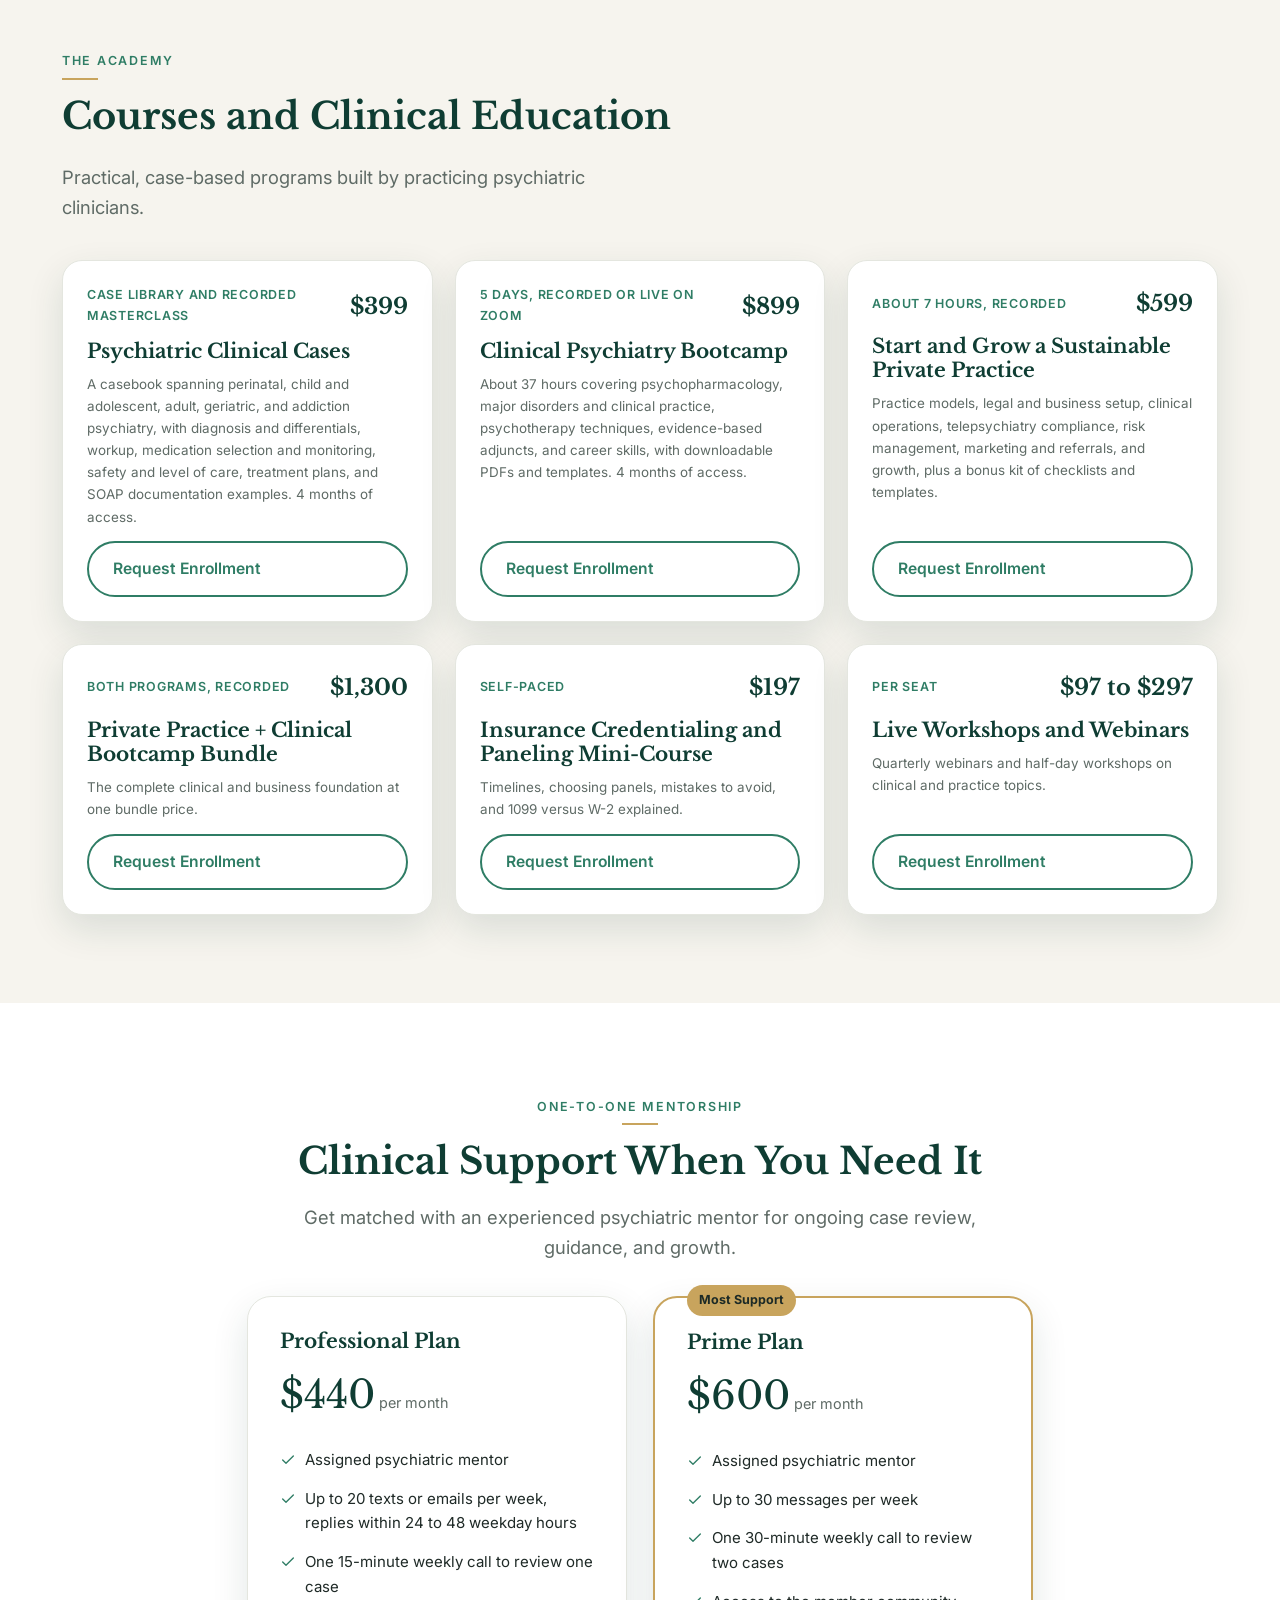
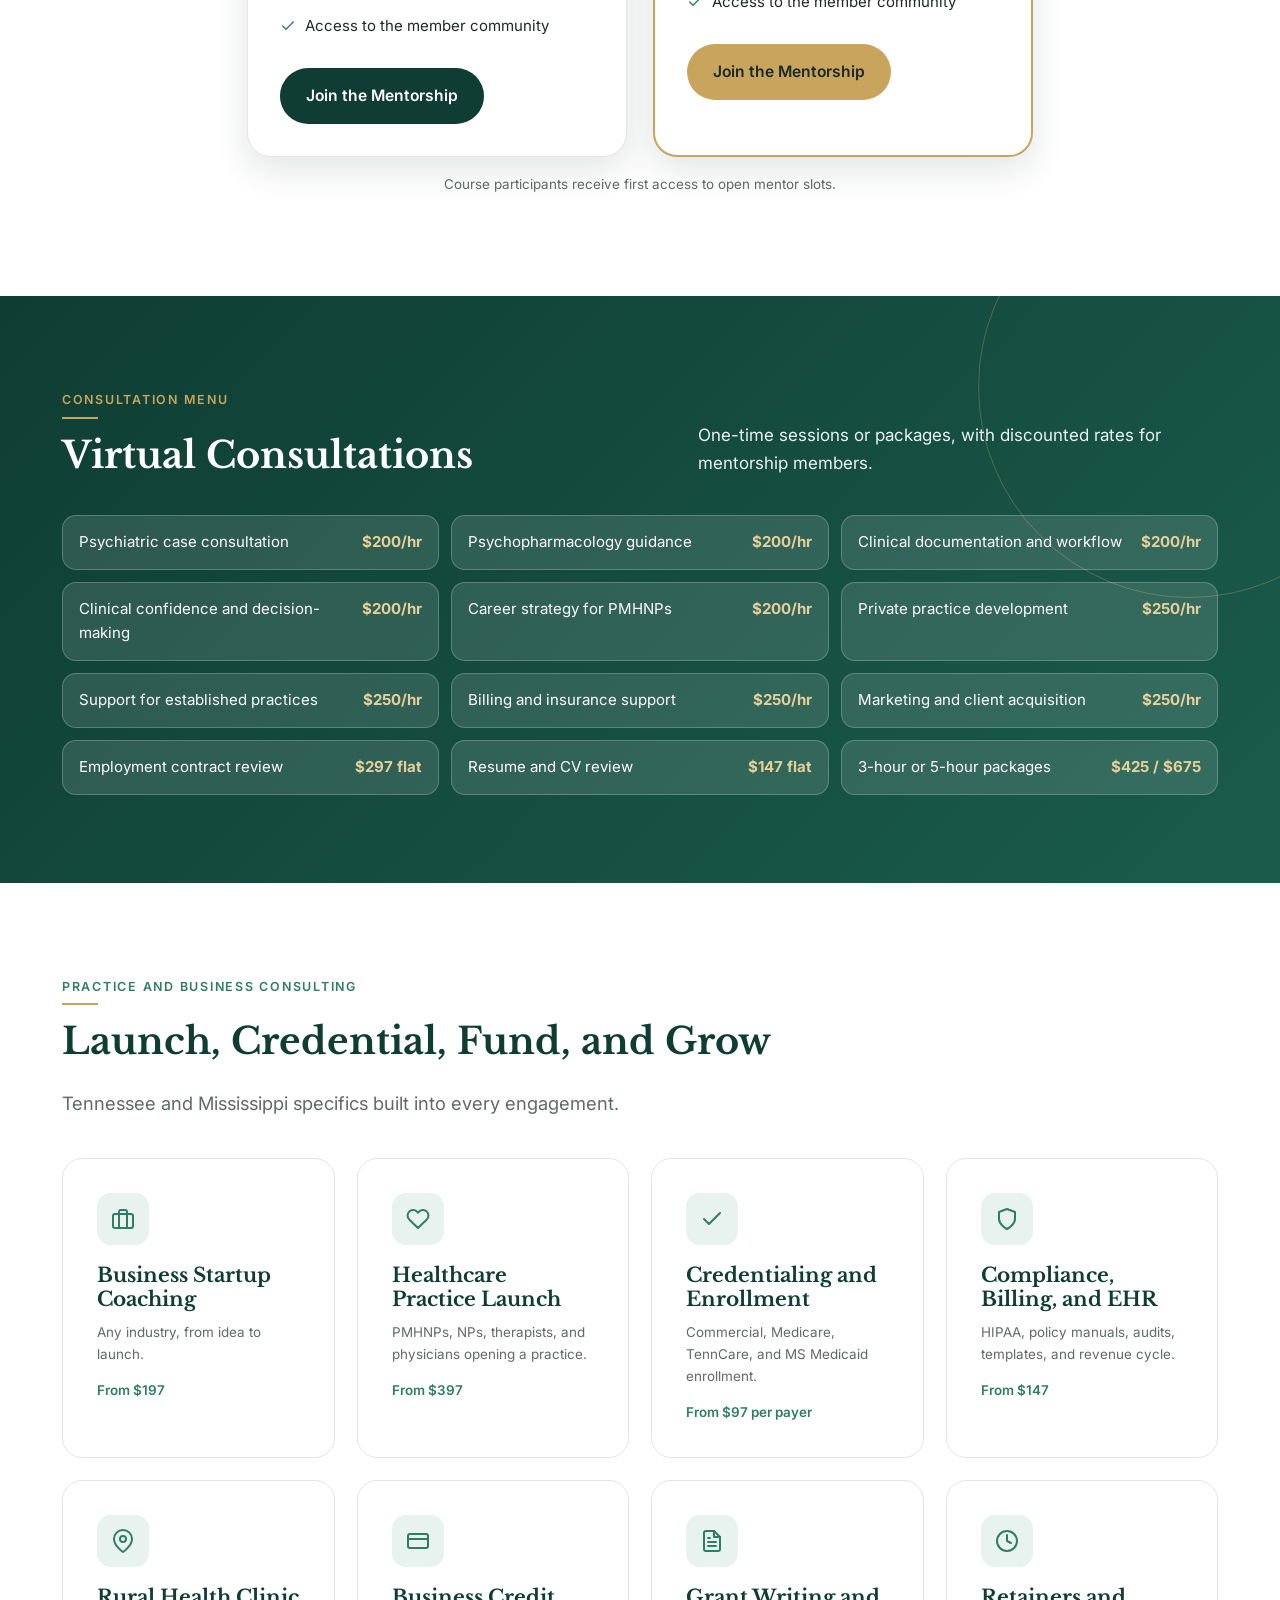
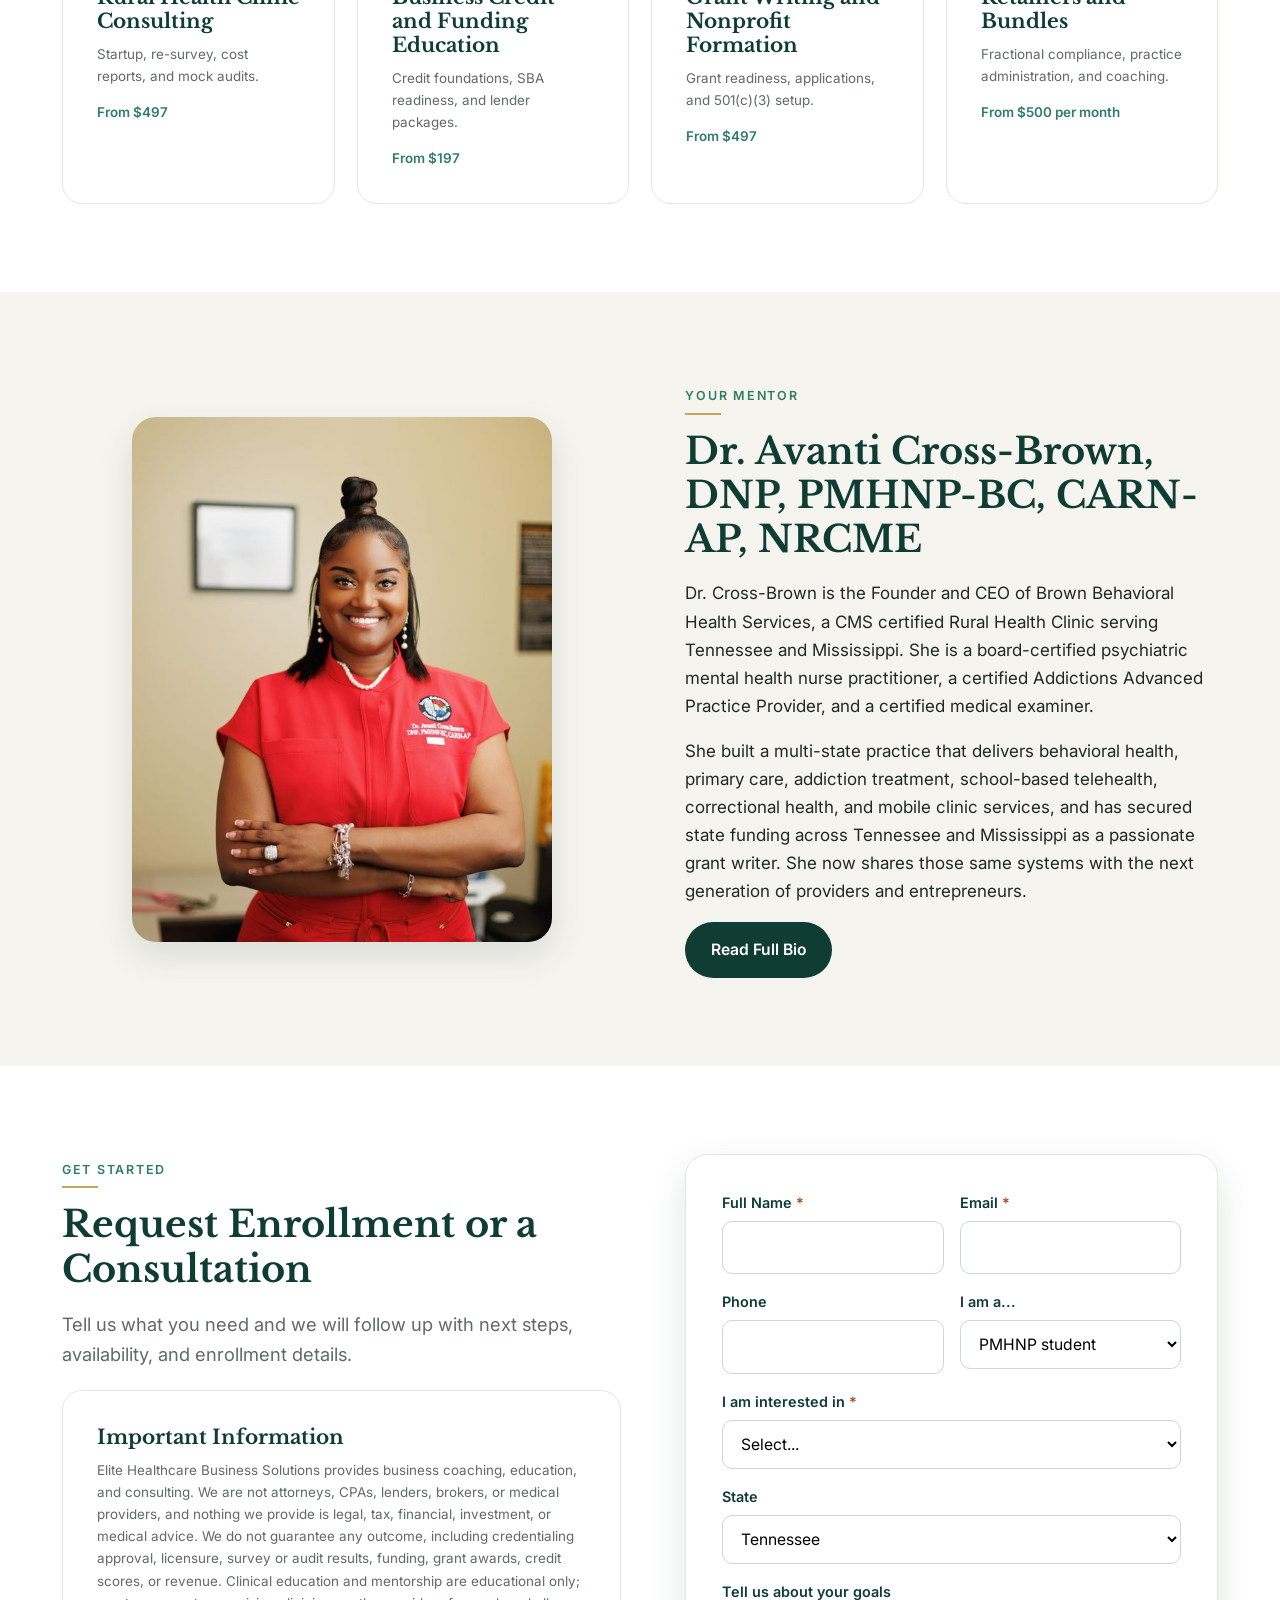
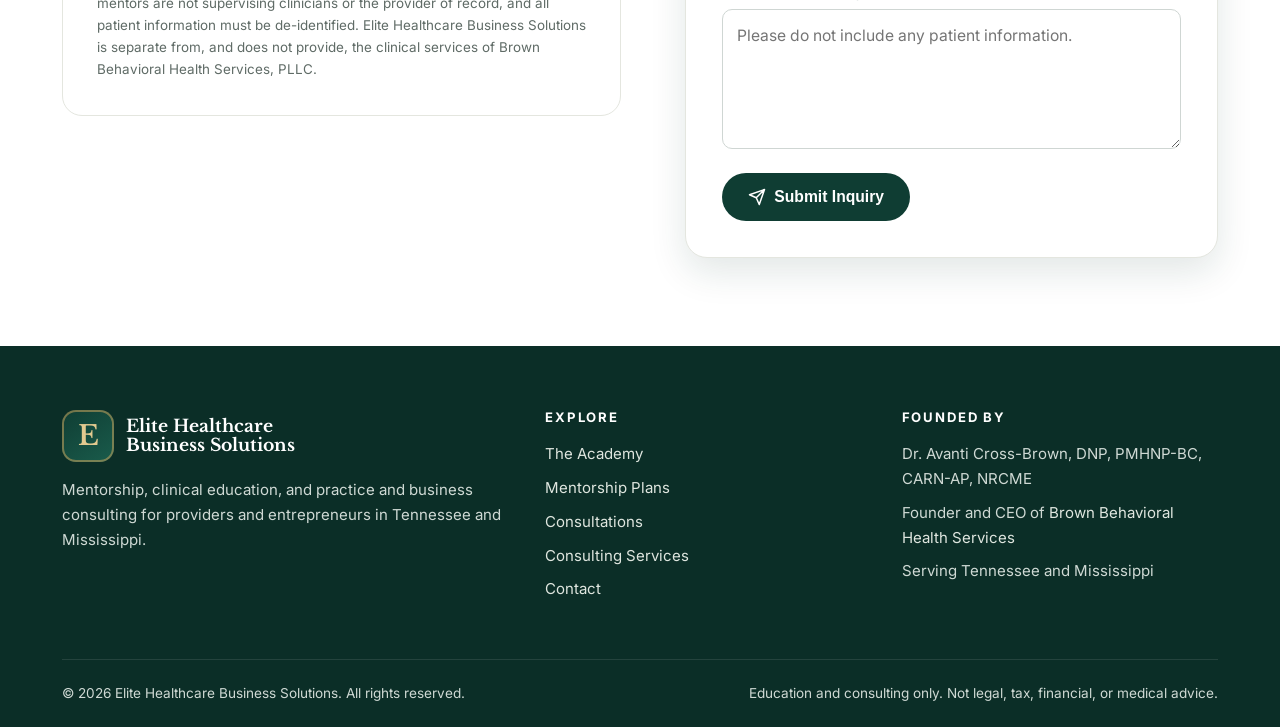
==== commit ba5657c8: "Emerald and champagne color palette Co-Authored-By: Claude Opus 5.5 <noreply@anthropic.com> Claude-S" ====
--- a/index.html
+++ b/index.html
@@ -4,7 +4,7 @@
 <link rel="preconnect" href="https://fonts.googleapis.com"><link rel="preconnect" href="https://fonts.gstatic.com" crossorigin>
 <link href="https://fonts.googleapis.com/css2?family=Inter:wght@400;500;600;700&family=Libre+Baskerville:wght@400;700&display=swap" rel="stylesheet">
 <link rel="stylesheet" href="/assets/site.css"><link rel="stylesheet" href="/assets/elite.css">
-<link rel="icon" href="data:image/svg+xml,<svg xmlns='http://www.w3.org/2000/svg' viewBox='0 0 64 64'><rect width='64' height='64' rx='14' fill='%231b2a4a'/><text x='32' y='43' font-size='30' text-anchor='middle' fill='%23d4a44c' font-family='Georgia'>E</text></svg>">
+<link rel="icon" href="data:image/svg+xml,<svg xmlns='http://www.w3.org/2000/svg' viewBox='0 0 64 64'><rect width='64' height='64' rx='14' fill='%230f3d33'/><text x='32' y='43' font-size='30' text-anchor='middle' fill='%23e2c98f' font-family='Georgia'>E</text></svg>">
 </head><body>
 <a class="skip" href="#main">Skip to content</a>
 <header class="site"><div class="wrap">
--- a/assets/site.css
+++ b/assets/site.css
@@ -1,8 +1,8 @@
 /* Brown Behavioral Health Services - site styles */
 :root{
-  --ink:#26383d; --muted:#5d7075; --deep:#1e5b63; --deep2:#2c7a7f; --teal:#2a9d8f; --teal-l:#e5f4f1;
-  --gold:#e3a94c; --gold-l:#fdf4e3; --cream:#fffaf3; --mist:#f1f8f6; --line:#e2ebe8; --white:#fff;
-  --radius:18px; --shadow:0 14px 36px rgba(30,91,99,.12); --max:1200px;
+  --ink:#1f2a27; --muted:#5f6b66; --deep:#0f3d33; --deep2:#1a5c4c; --teal:#2f7d65; --teal-l:#e8f2ee;
+  --gold:#c8a45d; --gold-l:#f8f1e1; --cream:#fbf8f1; --mist:#f6f4ee; --line:#e4e6df; --white:#fff;
+  --radius:18px; --shadow:0 14px 36px rgba(15,61,51,.12); --max:1200px;
   --serif:"Libre Baskerville",Georgia,"Times New Roman",serif; --sans:"Inter",system-ui,-apple-system,"Segoe UI",Roboto,Arial,sans-serif;
 }
 *{box-sizing:border-box}
@@ -19,13 +19,13 @@
 .eyebrow.gold{color:var(--gold)}
 .lead{font-size:1.15rem;color:var(--muted)}
 .btn{display:inline-flex;align-items:center;gap:8px;padding:13px 24px;border-radius:999px;font-weight:600;text-decoration:none;font-size:.98rem;transition:.2s;border:2px solid transparent;cursor:pointer}
-.btn-gold{background:var(--gold);color:#23363a}.btn-gold:hover{background:#efbb63}
+.btn-gold{background:var(--gold);color:#1c2a26}.btn-gold:hover{background:#efbb63}
 .btn-teal{background:var(--teal);color:#fff}.btn-teal:hover{background:var(--deep)}
 .btn-ghost{border-color:rgba(255,255,255,.6);color:#fff}.btn-ghost:hover{background:rgba(255,255,255,.12)}
 .btn-outline{border-color:var(--teal);color:var(--teal)}.btn-outline:hover{background:var(--teal);color:#fff}
 
 /* top bar */
-.topbar{background:#1a4f56;color:#e3f1ee;font-size:.86rem}
+.topbar{background:#0b2e27;color:#e3f1ee;font-size:.86rem}
 .topbar .wrap{display:flex;justify-content:space-between;align-items:center;gap:14px;padding-top:8px;padding-bottom:8px;flex-wrap:wrap}
 .topbar a{color:#fff;text-decoration:none}.topbar a:hover{color:var(--gold)}
 .topbar .tb-left,.topbar .tb-right{display:flex;gap:18px;align-items:center;flex-wrap:wrap}
@@ -56,18 +56,18 @@
 .hero .slides{position:absolute;inset:0}
 .hero .slides img{position:absolute;inset:0;width:100%;height:100%;object-fit:cover;opacity:0;transition:opacity 1.6s ease}
 .hero .slides img.on{opacity:1}
-.hero::after{content:"";position:absolute;inset:0;background:linear-gradient(100deg,rgba(24,82,90,.90) 0%,rgba(30,91,99,.70) 50%,rgba(42,157,143,.15) 100%)}
+.hero::after{content:"";position:absolute;inset:0;background:linear-gradient(100deg,rgba(11,46,39,.90) 0%,rgba(15,61,51,.70) 50%,rgba(47,125,101,.15) 100%)}
 .hero .wrap{position:relative;z-index:2;padding-top:110px;padding-bottom:120px}
 .hero h1{color:#fff;max-width:700px}
-.hero p{font-size:1.2rem;max-width:560px;color:#dbe8e4}
+.hero p{font-size:1.2rem;max-width:560px;color:#dfe6df}
 .hero .actions{display:flex;gap:12px;flex-wrap:wrap;margin-top:26px}
-.hero .pill{display:inline-flex;gap:8px;align-items:center;background:rgba(196,154,60,.18);border:1px solid rgba(196,154,60,.5);color:#f3dfae;padding:6px 14px;border-radius:999px;font-size:.85rem;margin-bottom:22px}
+.hero .pill{display:inline-flex;gap:8px;align-items:center;background:rgba(200,164,93,.18);border:1px solid rgba(200,164,93,.5);color:#f3dfae;padding:6px 14px;border-radius:999px;font-size:.85rem;margin-bottom:22px}
 
 /* page hero */
-.phero{background:radial-gradient(1000px 380px at 92% -30%,rgba(227,169,76,.35),transparent),radial-gradient(900px 400px at 0% 120%,rgba(42,157,143,.55),transparent),var(--deep);color:#fff;padding:70px 0 64px}
+.phero{background:radial-gradient(1000px 380px at 92% -30%,rgba(200,164,93,.35),transparent),radial-gradient(900px 400px at 0% 120%,rgba(47,125,101,.55),transparent),var(--deep);color:#fff;padding:70px 0 64px}
 .phero h1{color:#fff;margin:0}
-.phero p{color:#cfe0db;max-width:680px;margin:14px 0 0;font-size:1.1rem}
-.crumbs{font-size:.85rem;color:#9fc0b8;margin-bottom:12px}.crumbs a{color:#cfe0db;text-decoration:none}
+.phero p{color:#dfe6df;max-width:680px;margin:14px 0 0;font-size:1.1rem}
+.crumbs{font-size:.85rem;color:#9fc0b8;margin-bottom:12px}.crumbs a{color:#dfe6df;text-decoration:none}
 
 /* quick links strip */
 .quick{margin-top:-56px;position:relative;z-index:5}
@@ -107,14 +107,14 @@
 .chips li{background:var(--teal-l);color:var(--deep);padding:9px 16px;border-radius:999px;font-size:.93rem;font-weight:500}
 
 .panel{background:#fff;border:1px solid var(--line);border-radius:20px;padding:34px}
-.panel.deep{background:var(--deep);color:#dbe8e4;border:0}.panel.deep h2,.panel.deep h3{color:#fff}
+.panel.deep{background:var(--deep);color:#dfe6df;border:0}.panel.deep h2,.panel.deep h3{color:#fff}
 .panel.gold{background:var(--gold-l);border-color:#ecdcb4}
 .two{display:grid;grid-template-columns:1fr 1fr;gap:24px}
 .three{display:grid;grid-template-columns:repeat(3,1fr);gap:24px}
 
 /* mission band */
 .band{background:linear-gradient(135deg,var(--deep),var(--teal));color:#eaf6f3;position:relative;overflow:hidden}
-.band::before{content:"";position:absolute;right:-120px;top:-120px;width:420px;height:420px;border-radius:50%;border:1px solid rgba(196,154,60,.35)}
+.band::before{content:"";position:absolute;right:-120px;top:-120px;width:420px;height:420px;border-radius:50%;border:1px solid rgba(200,164,93,.35)}
 .band h2{color:#fff}.band blockquote{font-family:var(--serif);font-size:clamp(1.15rem,2vw,1.45rem);line-height:1.6;margin:0;color:#f1f6f4}
 
 /* team */
@@ -160,15 +160,15 @@
 .crisis-band p{margin:0;font-size:.95rem}
 .crisis-band .nums{grid-column:2;display:flex;gap:10px;flex-wrap:wrap}
 .crisis-band .nums a{background:#fff;border:1px solid #e0cc98;color:var(--deep);text-decoration:none;padding:10px 16px;border-radius:12px;font-weight:700;font-size:.92rem;white-space:nowrap}
-footer.site{background:#1a4f56;color:#cfe5e1;font-size:.94rem}
+footer.site{background:#0b2e27;color:#cfe5e1;font-size:.94rem}
 footer.site .wrap{padding-top:64px}
 footer .fgrid{display:grid;grid-template-columns:1.4fr 1fr 1fr 1.2fr;gap:40px}
 footer h4{color:#fff;font-family:var(--sans);font-size:.82rem;letter-spacing:.14em;text-transform:uppercase;margin-bottom:16px}
 footer ul{list-style:none;padding:0;margin:0}footer li{margin-bottom:9px}
-footer a{color:#dbe8e4;text-decoration:none}footer a:hover{color:var(--gold)}
+footer a{color:#dfe6df;text-decoration:none}footer a:hover{color:var(--gold)}
 footer .social{display:flex;gap:10px;margin-top:16px}
 footer .social a{width:40px;height:40px;border-radius:50%;border:1px solid rgba(255,255,255,.25);display:grid;place-items:center}
-footer .fee{margin-top:16px;padding:14px;border:1px solid rgba(196,154,60,.4);border-radius:12px;color:#f0e2bd;font-size:.88rem}
+footer .fee{margin-top:16px;padding:14px;border:1px solid rgba(200,164,93,.4);border-radius:12px;color:#f0e2bd;font-size:.88rem}
 footer .bottom{border-top:1px solid rgba(255,255,255,.1);margin-top:48px;padding:22px 0;display:flex;justify-content:space-between;gap:12px;flex-wrap:wrap;font-size:.85rem}
 .reveal{opacity:0;transform:translateY(16px);transition:.7s ease}.reveal.in{opacity:1;transform:none}
 
@@ -229,7 +229,7 @@
 .hsteps{display:grid;grid-template-columns:repeat(3,1fr);gap:22px;counter-reset:h}
 .hstep{counter-increment:h;background:rgba(255,255,255,.12);border:1px solid rgba(255,255,255,.22);border-radius:20px;padding:28px}
 .hstep::before{content:"0" counter(h);display:block;font-family:var(--serif);font-size:2.2rem;color:var(--gold);margin-bottom:10px}
-.hstep h3{color:#fff}.hstep p{color:#e3f3f0;margin:0}
+.hstep h3{color:#fff}.hstep p{color:#e8f2ee;margin:0}
 .locs{display:grid;grid-template-columns:repeat(3,1fr);gap:22px}
 .loc{background:#fff;border:1px solid var(--line);border-radius:20px;overflow:hidden;display:flex;flex-direction:column}
 .loc iframe{width:100%;height:200px;border:0;display:block}
@@ -255,11 +255,11 @@
 .icw .ci{width:52px;height:52px;border-radius:14px;background:var(--teal-l);color:var(--teal);display:grid;place-items:center;margin-bottom:18px}
 
 /* friendly palette refinements */
-h1,h2,h3,h4{color:#1e4f56}
+h1,h2,h3,h4{color:#0b2e27}
 .panel.deep{background:linear-gradient(150deg,var(--deep),#24707a)}
 .loc .tele{background:linear-gradient(135deg,var(--deep),var(--teal))}
 .hero .pill{background:rgba(255,255,255,.14);border-color:rgba(255,255,255,.35);color:#fff}
-.hero .tag-line{color:#ffd796}
+.hero .tag-line{color:#e6cf9a}
 .avatar{width:190px;height:250px;border-radius:14px;background:linear-gradient(150deg,var(--teal-l),#cfe9e4);color:var(--deep);display:grid;place-items:center;font-family:var(--serif);font-size:3rem}
 @media (max-width:640px){.avatar{width:100%;height:220px}}
 .aka{margin:8px 0 0;color:var(--teal);font-weight:600;font-size:.84rem}
@@ -268,7 +268,7 @@
 .inscol{background:#fff;border:1px solid var(--line);border-top:4px solid var(--teal);border-radius:16px;padding:18px 18px 10px}
 .inscol h3{font-size:1rem;margin:0 0 10px}
 .inscol ul{list-style:none;margin:0;padding:0}
-.inscol li{font-size:.9rem;padding:6px 0;border-bottom:1px solid #eef3f2}
+.inscol li{font-size:.9rem;padding:6px 0;border-bottom:1px solid #f1f3ee}
 .inscol li:last-child{border:0}
 details.faq{background:#fff;border:1px solid var(--line);border-radius:14px;padding:14px 18px;margin-bottom:10px}
 details.faq summary{cursor:pointer;font-weight:600;color:var(--deep)}
@@ -280,9 +280,9 @@
 .inscard{background:#fff;border:1px solid var(--line);border-radius:20px;box-shadow:var(--shadow);overflow:hidden;display:flex;flex-direction:column}
 .inshead{background:linear-gradient(135deg,var(--deep),var(--teal));color:#fff;padding:18px 18px 16px;display:flex;gap:12px;align-items:center;min-height:86px}
 .inshead h3{color:#fff;font-size:1rem;margin:0;line-height:1.3}
-.insic{flex:0 0 38px;height:38px;border-radius:12px;background:rgba(255,255,255,.18);display:grid;place-items:center;color:#ffd796}
+.insic{flex:0 0 38px;height:38px;border-radius:12px;background:rgba(255,255,255,.18);display:grid;place-items:center;color:#e6cf9a}
 .inscard ul{list-style:none;margin:0;padding:12px 18px 16px}
-.inscard li{display:flex;gap:9px;align-items:flex-start;font-size:.9rem;padding:7px 0;border-bottom:1px solid #eef3f2}
+.inscard li{display:flex;gap:9px;align-items:flex-start;font-size:.9rem;padding:7px 0;border-bottom:1px solid #f1f3ee}
 .inscard li:last-child{border:0}
 .inscard li svg{flex:0 0 auto;color:var(--teal);margin-top:4px}
 
@@ -307,30 +307,30 @@
 .coi .btn-gold{background:#e8772e;color:#fff}.coi .btn-gold:hover{background:#f5a24b}
 
 /* Mentorship page */
-.ehbs .mhero{background:radial-gradient(900px 420px at 95% -20%,rgba(227,169,76,.40),transparent),linear-gradient(135deg,#123f46,#1e5b63 55%,#2a9d8f);color:#fff;padding:80px 0}
-.ehbs .mhero h1{color:#fff}.ehbs .mhero p{color:#e3f3f0;font-size:1.15rem}
+.ehbs .mhero{background:radial-gradient(900px 420px at 95% -20%,rgba(200,164,93,.40),transparent),linear-gradient(135deg,#123f46,#0f3d33 55%,#2f7d65);color:#fff;padding:80px 0}
+.ehbs .mhero h1{color:#fff}.ehbs .mhero p{color:#e8f2ee;font-size:1.15rem}
 .mphoto{border-radius:24px;overflow:hidden;box-shadow:var(--shadow);position:relative;max-width:420px;justify-self:center}
 .mphoto img{width:100%;aspect-ratio:4/5;object-fit:cover;object-position:top}
 .marquee{background:var(--gold);overflow:hidden;white-space:nowrap;padding:14px 0}
-.marquee div{display:inline-block;font-weight:700;letter-spacing:.14em;text-transform:uppercase;color:#1e4f56;animation:mq 40s linear infinite}
+.marquee div{display:inline-block;font-weight:700;letter-spacing:.14em;text-transform:uppercase;color:#0b2e27;animation:mq 40s linear infinite}
 @keyframes mq{from{transform:translateX(0)}to{transform:translateX(-33.33%)}}
 .mgrid{display:grid;grid-template-columns:repeat(3,1fr);gap:22px}
 .mcard{background:#fff;border:1px solid var(--line);border-radius:20px;padding:24px;display:flex;flex-direction:column;box-shadow:var(--shadow)}
 .mcard .mtop{display:flex;justify-content:space-between;align-items:center;margin-bottom:12px;gap:10px}
 .mcard .mtop span{font-size:.78rem;font-weight:600;color:var(--teal);text-transform:uppercase;letter-spacing:.06em}
-.mcard .mtop b{font-family:var(--serif);font-size:1.4rem;color:#1e4f56;white-space:nowrap}
+.mcard .mtop b{font-family:var(--serif);font-size:1.4rem;color:#0b2e27;white-space:nowrap}
 .mcard p{flex:1}
 .mplans{display:grid;grid-template-columns:repeat(2,minmax(0,380px));justify-content:center;gap:26px;margin-top:34px}
 .mplan{background:#fff;border:1px solid var(--line);border-radius:24px;padding:32px;position:relative;box-shadow:var(--shadow)}
 .mplan.feat{border:2px solid var(--gold)}
-.mplan .badge{position:absolute;top:-13px;left:32px;background:var(--gold);color:#23363a;font-weight:700;font-size:.78rem;padding:5px 12px;border-radius:999px}
-.mplan .price{font-family:var(--serif);font-size:2.4rem;color:#1e4f56;margin:6px 0 14px}
+.mplan .badge{position:absolute;top:-13px;left:32px;background:var(--gold);color:#1c2a26;font-weight:700;font-size:.78rem;padding:5px 12px;border-radius:999px}
+.mplan .price{font-family:var(--serif);font-size:2.4rem;color:#0b2e27;margin:6px 0 14px}
 .mplan .price small{font-family:var(--sans);font-size:.9rem;color:var(--muted)}
 .mplan ul{list-style:none;padding:0;margin:0 0 22px}
 .mplan li{display:flex;gap:9px;padding:7px 0;font-size:.94rem}.mplan li svg{color:var(--teal);flex:0 0 auto;margin-top:4px}
 .cmenu{display:grid;grid-template-columns:repeat(3,1fr);gap:12px}
 .cmenu div{display:flex;justify-content:space-between;gap:12px;background:rgba(255,255,255,.12);border:1px solid rgba(255,255,255,.22);border-radius:14px;padding:14px 16px;color:#fff;font-size:.94rem}
-.cmenu b{color:#ffd796;white-space:nowrap}
+.cmenu b{color:#e6cf9a;white-space:nowrap}
 @media (max-width:1060px){.mgrid,.cmenu{grid-template-columns:1fr 1fr}.mplans{grid-template-columns:1fr}}
 @media (max-width:640px){.mgrid,.cmenu{grid-template-columns:1fr}}
 .badge-float{color:var(--ink)}
--- a/assets/elite.css
+++ b/assets/elite.css
@@ -1,11 +1,11 @@
-/* Elite Healthcare Business Solutions palette: navy, teal, gold */
-:root{--ink:#1f2a3c;--muted:#5a6578;--deep:#1b2a4a;--deep2:#243a63;--teal:#1f8a83;--teal-l:#e6f3f2;--gold:#d4a44c;--gold-l:#fbf3e2;--mist:#f4f6fa;--line:#e3e7ee}
-h1,h2,h3,h4{color:#1b2a4a}
-.emark{width:52px;height:52px;border-radius:14px;background:var(--deep);color:var(--gold);display:grid;place-items:center;font-family:var(--serif);font-size:1.7rem;font-weight:700;flex:0 0 auto}
-footer.site{background:#141f38;color:#c9d2e3}
-.ehbs .mhero{background:radial-gradient(900px 420px at 95% -20%,rgba(212,164,76,.45),transparent),linear-gradient(135deg,#141f38,#1b2a4a 55%,#1f8a83)}
-.marquee div{color:#1b2a4a}
-.band{background:linear-gradient(135deg,#1b2a4a,#1f8a83)}
+/* Elite Healthcare Business Solutions palette: deep emerald, champagne gold, ivory */
+:root{--ink:#1f2a27;--muted:#5f6b66;--deep:#0f3d33;--deep2:#1a5c4c;--teal:#2f7d65;--teal-l:#e8f2ee;--gold:#c8a45d;--gold-l:#f8f1e1;--cream:#fbf8f1;--mist:#f6f4ee;--line:#e4e6df}
+h1,h2,h3,h4{color:#0f3d33}
+.emark{width:52px;height:52px;border-radius:14px;background:linear-gradient(145deg,#0f3d33,#1a5c4c);color:#e2c98f;display:grid;place-items:center;font-family:var(--serif);font-size:1.7rem;font-weight:700;flex:0 0 auto;box-shadow:inset 0 0 0 2px rgba(200,164,93,.55)}
+footer.site{background:#0b2e27;color:#cfd9d4}
+.ehbs .mhero{background:radial-gradient(900px 420px at 95% -20%,rgba(200,164,93,.40),transparent),linear-gradient(135deg,#0b2e27,#0f3d33 55%,#1a5c4c)}
+.marquee{background:#c8a45d}.marquee div{color:#0b2e27}
+.band{background:linear-gradient(135deg,#0f3d33,#1a5c4c)}
 .btn-teal{background:var(--deep)}.btn-teal:hover{background:var(--teal)}
-nav.main .cta a{background:var(--gold);color:#1b2a4a}nav.main .cta a:hover{background:var(--deep);color:#fff}
-.mcard .mtop b,.mplan .price{color:#1b2a4a}
+nav.main .cta a{background:var(--gold);color:#0b2e27}nav.main .cta a:hover{background:var(--deep);color:#fff}
+.mcard .mtop b,.mplan .price{color:#0f3d33}
